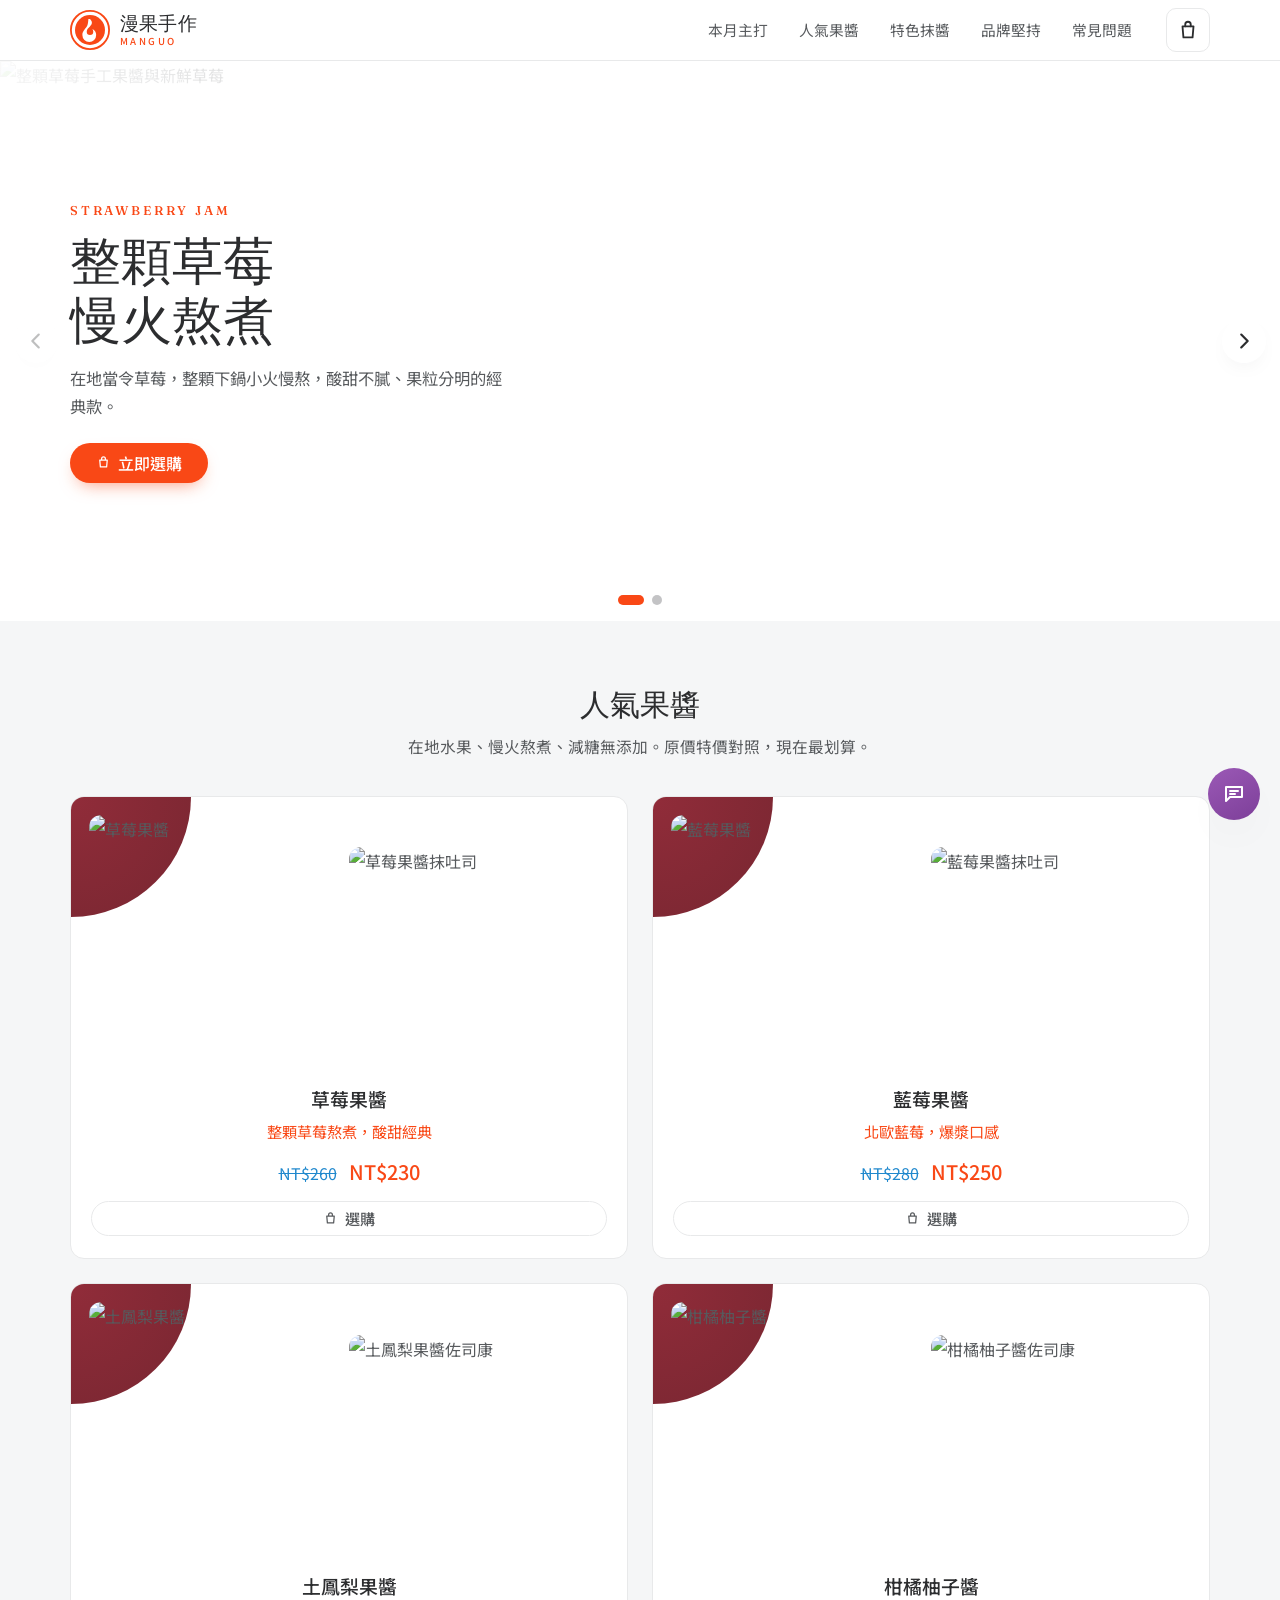
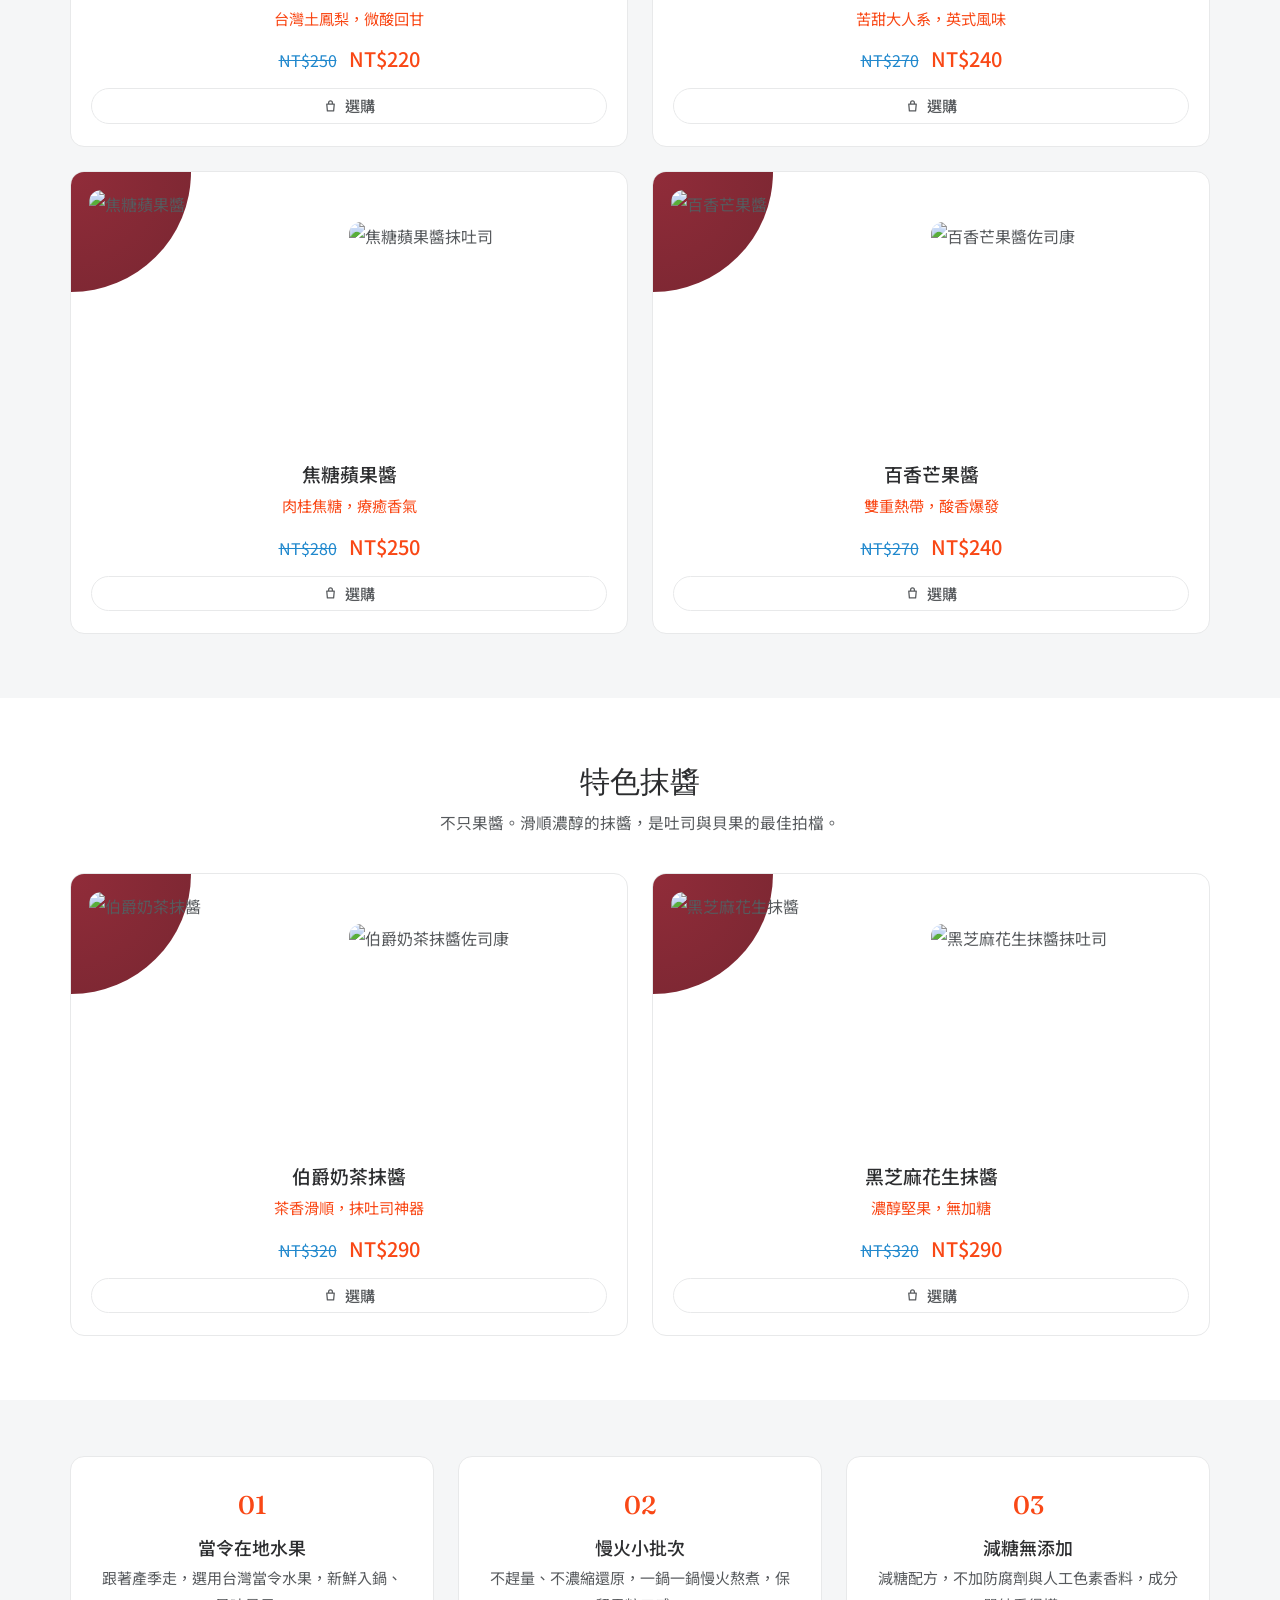
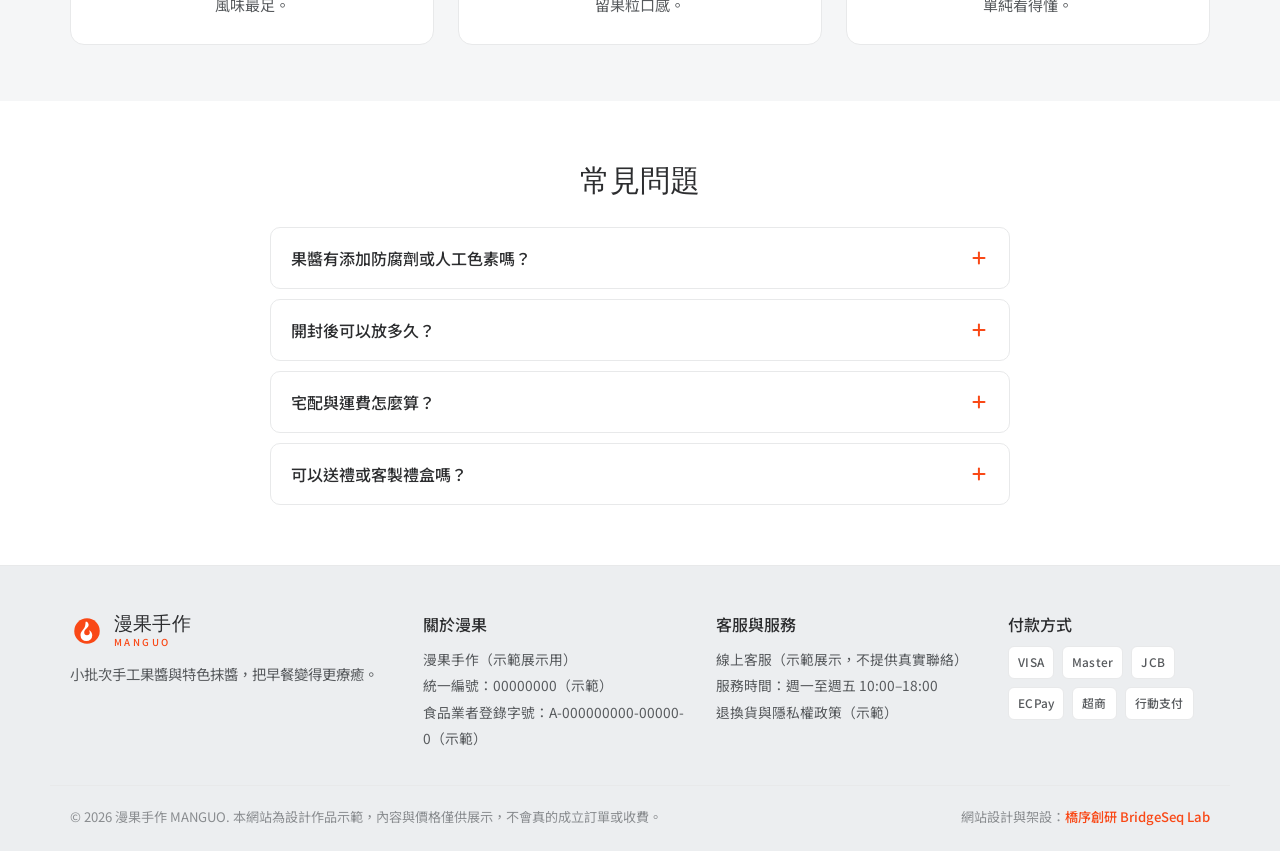
==== index.html @ 4e4fdda1 "deploy manguo-jam 1shop-style sales LP (text + assets)" ====
<!DOCTYPE html>
<html lang="zh-Hant">
<head>
<meta charset="UTF-8">
<meta name="viewport" content="width=device-width, initial-scale=1">
<title>漫果手作 MANGUO｜小批次手工果醬・特色抹醬・在地水果慢火熬煮</title>
<meta name="description" content="漫果手作 MANGUO 是台灣小批次手工果醬與特色抹醬品牌。在地當令水果、慢火熬煮、減糖無添加。草莓、藍莓、土鳳梨、柑橘柚子、焦糖蘋果，到伯爵奶茶與黑芝麻花生抹醬，宅配到府，把早餐變得更療癒。">
<meta name="keywords" content="手工果醬,果醬,抹醬,草莓果醬,藍莓果醬,柚子醬,伯爵奶茶醬,堅果抹醬,減糖果醬,台灣手作果醬">
<link rel="canonical" href="https://izzo24.github.io/manguo-jam/">
<meta property="og:type" content="website">
<meta property="og:locale" content="zh_TW">
<meta property="og:site_name" content="漫果手作 MANGUO">
<meta property="og:title" content="漫果手作 MANGUO｜小批次手工果醬・特色抹醬">
<meta property="og:description" content="在地當令水果、慢火熬煮、減糖無添加。把早餐變得更療癒。">
<meta property="og:url" content="https://izzo24.github.io/manguo-jam/">
<meta property="og:image" content="https://izzo24.github.io/manguo-jam/images/hero-a.webp">
<meta name="twitter:card" content="summary_large_image">
<meta name="theme-color" content="#F94816">
<link rel="icon" href="data:image/svg+xml,%3Csvg xmlns='http://www.w3.org/2000/svg' viewBox='0 0 32 32'%3E%3Ccircle cx='16' cy='16' r='15' fill='%23F94816'/%3E%3Cpath d='M16 7c3 3 1.6 5.2.3 6.8C15 15.4 14 16.8 14 19a2.6 2.6 0 005.2 0c0-.9-.3-1.7-.7-2.4 1.9.9 3.2 2.8 3.2 5.1a5.7 5.7 0 11-11.4 0c0-4 3.7-5.7 4.7-9 .3-.9.5-2.2 1-5.7z' fill='%23fff'/%3E%3C/svg%3E">
<link rel="preconnect" href="https://fonts.googleapis.com">
<link rel="preconnect" href="https://fonts.gstatic.com" crossorigin>
<link href="https://fonts.googleapis.com/css2?family=Noto+Sans+TC:wght@300;400;500&family=Fraunces:opsz,wght@9..144,400;9..144,500&display=swap" rel="stylesheet">
<link rel="stylesheet" href="./assets/style.css">
<script type="application/ld+json">
{
  "@context":"https://schema.org",
  "@graph":[
    {"@type":"Organization","@id":"https://izzo24.github.io/manguo-jam/#org","name":"漫果手作 MANGUO","url":"https://izzo24.github.io/manguo-jam/","logo":"https://izzo24.github.io/manguo-jam/images/hero-a.webp","description":"台灣小批次手工果醬與特色抹醬品牌。","areaServed":"TW"},
    {"@type":"WebSite","@id":"https://izzo24.github.io/manguo-jam/#web","url":"https://izzo24.github.io/manguo-jam/","name":"漫果手作 MANGUO","inLanguage":"zh-Hant","publisher":{"@id":"https://izzo24.github.io/manguo-jam/#org"}},
    {"@type":"Product","name":"漫果手作果醬與抹醬系列","image":"https://izzo24.github.io/manguo-jam/images/p-strawberry.webp","description":"在地當令水果、慢火熬煮、減糖無添加的手工果醬與特色抹醬。","brand":{"@id":"https://izzo24.github.io/manguo-jam/#org"},"offers":{"@type":"AggregateOffer","priceCurrency":"TWD","lowPrice":"220","highPrice":"290","offerCount":"8","availability":"https://schema.org/InStock"},"aggregateRating":{"@type":"AggregateRating","ratingValue":"4.9","reviewCount":"1186"}},
    {"@type":"FAQPage","mainEntity":[
      {"@type":"Question","name":"果醬有添加防腐劑或人工色素嗎？","acceptedAnswer":{"@type":"Answer","text":"沒有。全系列以水果、糖與檸檬汁慢火熬煮，不加防腐劑、不加人工色素香料，並減糖製作。"}},
      {"@type":"Question","name":"開封後可以放多久？","acceptedAnswer":{"@type":"Answer","text":"未開封常溫陰涼可存放至標示有效期限；開封後請冷藏並於三週內食用完畢，每次取用以乾淨湯匙挖取。"}},
      {"@type":"Question","name":"宅配與運費怎麼算？","acceptedAnswer":{"@type":"Answer","text":"全台本島常溫宅配，單筆滿 NT$990 免運，未滿酌收 NT$120 運費。"}},
      {"@type":"Question","name":"可以送禮或客製禮盒嗎？","acceptedAnswer":{"@type":"Answer","text":"可以，提供多入禮盒與手寫卡服務，適合彌月、節慶與企業送禮（此為示範說明）。"}}
    ]},
    {"@type":"BreadcrumbList","itemListElement":[
      {"@type":"ListItem","position":1,"name":"首頁","item":"https://izzo24.github.io/manguo-jam/"},
      {"@type":"ListItem","position":2,"name":"人氣果醬","item":"https://izzo24.github.io/manguo-jam/#jams"},
      {"@type":"ListItem","position":3,"name":"特色抹醬","item":"https://izzo24.github.io/manguo-jam/#spreads"}
    ]}
  ]
}
</script>
</head>
<body data-currency="NT$" data-ship-free="990" data-ship-fee="120" data-add-label="已加入購物車" data-cart-title="購物車">
<a class="skip" href="#main">跳至主要內容</a>

<header class="nav" id="top">
  <div class="wrap nav__in">
    <a class="brand" href="#top" aria-label="漫果手作 MANGUO 首頁">
      <span class="brand__mk" aria-hidden="true">
        <svg viewBox="0 0 44 44" width="40" height="40"><circle cx="22" cy="22" r="21" fill="none" stroke="#F94816" stroke-width="2"/><circle cx="22" cy="22" r="16.5" fill="#F94816"/><path d="M22 10c3.6 3.6 2 6.3-.3 8.3C19.6 20 18.4 21.6 18.4 24a3.6 3.6 0 007.2 0c0-1.1-.4-2.2-1-3.1 2.5 1.1 4.2 3.6 4.2 6.6a7.6 7.6 0 11-15.2 0c0-5 4.6-7.2 5.8-11.5.4-1.4.6-3 .8-6z" fill="#fff"/></svg>
      </span>
      <span class="brand__tx"><b>漫果手作</b><i>MANGUO</i></span>
    </a>
    <nav class="menu" id="menu" aria-label="商品分類">
      <a href="#hero">本月主打</a>
      <a href="#jams">人氣果醬</a>
      <a href="#spreads">特色抹醬</a>
      <a href="#why">品牌堅持</a>
      <a href="#faq">常見問題</a>
    </nav>
    <button class="burger" id="burger" aria-label="開啟選單" aria-expanded="false" aria-controls="menu"><span></span><span></span><span></span></button>
  </div>
</header>

<main id="main">

  <!-- 主視覺輪播 -->
  <section class="hero" id="hero" aria-label="主打商品輪播">
    <div class="hero__track" id="heroTrack">
      <article class="slide">
        <div class="slide__bg"><img src="./images/hero-a.webp" alt="整顆草莓手工果醬與新鮮草莓" width="1376" height="768" fetchpriority="high"></div>
        <div class="wrap slide__in">
          <div class="slide__copy">
            <p class="slide__en">STRAWBERRY JAM</p>
            <h2 class="slide__title">整顆草莓<br>慢火熬煮</h2>
            <p class="slide__desc">在地當令草莓，整顆下鍋小火慢熬，酸甜不膩、果粒分明的經典款。</p>
            <a class="btn-buy add" href="#jams" data-name="草莓果醬" data-price="230">立即選購</a>
          </div>
        </div>
      </article>
      <article class="slide">
        <div class="slide__bg"><img src="./images/hero-b.webp" alt="柑橘柚子手工果醬與柳橙切片" width="1376" height="768" loading="lazy"></div>
        <div class="wrap slide__in">
          <div class="slide__copy slide__copy--right">
            <p class="slide__en">YUZU MARMALADE</p>
            <h2 class="slide__title">柑橘柚子<br>苦甜大人味</h2>
            <p class="slide__desc">柳橙與台灣柚子皮一起熬，苦甜交織的英式風味，配茶配吐司都迷人。</p>
            <a class="btn-buy add" href="#jams" data-name="柑橘柚子醬" data-price="240">立即選購</a>
          </div>
        </div>
      </article>
    </div>
    <div class="hero__dots" id="heroDots" aria-hidden="true"></div>
  </section>

  <!-- 人氣果醬 商品牆 -->
  <section class="shopsec" id="jams">
    <div class="wrap">
      <h2 class="secttl">人氣果醬</h2>
      <p class="secsub">在地水果、慢火熬煮、減糖無添加。原價特價對照，現在最划算。</p>
      <div class="pgrid">
        <article class="pcard">
          <div class="pcard__imgs"><span class="pcard__deco"></span><img class="pcard__jar" src="./images/p-strawberry.webp" alt="草莓果醬" width="600" height="600" loading="lazy"><img class="pcard__scene" src="./images/scene-toast.webp" alt="草莓果醬抹吐司" width="600" height="450" loading="lazy"></div>
          <div class="pcard__body">
            <h3>草莓果醬</h3>
            <p class="pcard__sell">整顆草莓熬煮，酸甜經典</p>
            <p class="pcard__price"><span class="price--orig">NT$260</span><span class="price">NT$230</span></p>
            <button class="btn-buy add" data-name="草莓果醬">選購</button>
          </div>
        </article>
        <article class="pcard">
          <div class="pcard__imgs"><span class="pcard__deco"></span><img class="pcard__jar" src="./images/p-blueberry.webp" alt="藍莓果醬" width="600" height="600" loading="lazy"><img class="pcard__scene" src="./images/scene-toast.webp" alt="藍莓果醬抹吐司" width="600" height="450" loading="lazy"></div>
          <div class="pcard__body">
            <h3>藍莓果醬</h3>
            <p class="pcard__sell">北歐藍莓，爆漿口感</p>
            <p class="pcard__price"><span class="price--orig">NT$280</span><span class="price">NT$250</span></p>
            <button class="btn-buy add" data-name="藍莓果醬">選購</button>
          </div>
        </article>
        <article class="pcard">
          <div class="pcard__imgs"><span class="pcard__deco"></span><img class="pcard__jar" src="./images/p-pineapple.webp" alt="土鳳梨果醬" width="600" height="600" loading="lazy"><img class="pcard__scene" src="./images/scene-scone.webp" alt="土鳳梨果醬佐司康" width="600" height="450" loading="lazy"></div>
          <div class="pcard__body">
            <h3>土鳳梨果醬</h3>
            <p class="pcard__sell">台灣土鳳梨，微酸回甘</p>
            <p class="pcard__price"><span class="price--orig">NT$250</span><span class="price">NT$220</span></p>
            <button class="btn-buy add" data-name="土鳳梨果醬">選購</button>
          </div>
        </article>
        <article class="pcard">
          <div class="pcard__imgs"><span class="pcard__deco"></span><img class="pcard__jar" src="./images/p-yuzu.webp" alt="柑橘柚子醬" width="600" height="600" loading="lazy"><img class="pcard__scene" src="./images/scene-scone.webp" alt="柑橘柚子醬佐司康" width="600" height="450" loading="lazy"></div>
          <div class="pcard__body">
            <h3>柑橘柚子醬</h3>
            <p class="pcard__sell">苦甜大人系，英式風味</p>
            <p class="pcard__price"><span class="price--orig">NT$270</span><span class="price">NT$240</span></p>
            <button class="btn-buy add" data-name="柑橘柚子醬">選購</button>
          </div>
        </article>
        <article class="pcard">
          <div class="pcard__imgs"><span class="pcard__deco"></span><img class="pcard__jar" src="./images/p-caramel.webp" alt="焦糖蘋果醬" width="600" height="600" loading="lazy"><img class="pcard__scene" src="./images/scene-toast.webp" alt="焦糖蘋果醬抹吐司" width="600" height="450" loading="lazy"></div>
          <div class="pcard__body">
            <h3>焦糖蘋果醬</h3>
            <p class="pcard__sell">肉桂焦糖，療癒香氣</p>
            <p class="pcard__price"><span class="price--orig">NT$280</span><span class="price">NT$250</span></p>
            <button class="btn-buy add" data-name="焦糖蘋果醬">選購</button>
          </div>
        </article>
        <article class="pcard">
          <div class="pcard__imgs"><span class="pcard__deco"></span><img class="pcard__jar" src="./images/p-passion.webp" alt="百香芒果醬" width="600" height="600" loading="lazy"><img class="pcard__scene" src="./images/scene-scone.webp" alt="百香芒果醬佐司康" width="600" height="450" loading="lazy"></div>
          <div class="pcard__body">
            <h3>百香芒果醬</h3>
            <p class="pcard__sell">雙重熱帶，酸香爆發</p>
            <p class="pcard__price"><span class="price--orig">NT$270</span><span class="price">NT$240</span></p>
            <button class="btn-buy add" data-name="百香芒果醬">選購</button>
          </div>
        </article>
      </div>
    </div>
  </section>

  <!-- 特色抹醬 -->
  <section class="shopsec shopsec--alt" id="spreads">
    <div class="wrap">
      <h2 class="secttl">特色抹醬</h2>
      <p class="secsub">不只果醬。滑順濃醇的抹醬，是吐司與貝果的最佳拍檔。</p>
      <div class="pgrid">
        <article class="pcard">
          <div class="pcard__imgs"><span class="pcard__deco"></span><img class="pcard__jar" src="./images/p-earlgrey.webp" alt="伯爵奶茶抹醬" width="600" height="600" loading="lazy"><img class="pcard__scene" src="./images/scene-scone.webp" alt="伯爵奶茶抹醬佐司康" width="600" height="450" loading="lazy"></div>
          <div class="pcard__body">
            <h3>伯爵奶茶抹醬</h3>
            <p class="pcard__sell">茶香滑順，抹吐司神器</p>
            <p class="pcard__price"><span class="price--orig">NT$320</span><span class="price">NT$290</span></p>
            <button class="btn-buy add" data-name="伯爵奶茶抹醬">選購</button>
          </div>
        </article>
        <article class="pcard">
          <div class="pcard__imgs"><span class="pcard__deco"></span><img class="pcard__jar" src="./images/p-sesame.webp" alt="黑芝麻花生抹醬" width="600" height="600" loading="lazy"><img class="pcard__scene" src="./images/scene-toast.webp" alt="黑芝麻花生抹醬抹吐司" width="600" height="450" loading="lazy"></div>
          <div class="pcard__body">
            <h3>黑芝麻花生抹醬</h3>
            <p class="pcard__sell">濃醇堅果，無加糖</p>
            <p class="pcard__price"><span class="price--orig">NT$320</span><span class="price">NT$290</span></p>
            <button class="btn-buy add" data-name="黑芝麻花生抹醬">選購</button>
          </div>
        </article>
      </div>
    </div>
  </section>

  <!-- 品牌堅持 -->
  <section class="why" id="why">
    <div class="wrap why__in">
      <div class="why__item"><span class="why__n">01</span><h3>當令在地水果</h3><p>跟著產季走，選用台灣當令水果，新鮮入鍋、風味最足。</p></div>
      <div class="why__item"><span class="why__n">02</span><h3>慢火小批次</h3><p>不趕量、不濃縮還原，一鍋一鍋慢火熬煮，保留果粒口感。</p></div>
      <div class="why__item"><span class="why__n">03</span><h3>減糖無添加</h3><p>減糖配方，不加防腐劑與人工色素香料，成分單純看得懂。</p></div>
    </div>
  </section>

  <!-- FAQ -->
  <section class="faq" id="faq">
    <div class="wrap faq__in">
      <h2 class="secttl">常見問題</h2>
      <div class="acc" id="acc">
        <div class="acc__item"><button class="acc__q" aria-expanded="false">果醬有添加防腐劑或人工色素嗎？<span class="acc__ic" aria-hidden="true"></span></button><div class="acc__a"><p>沒有。全系列以水果、糖與檸檬汁慢火熬煮，不加防腐劑、不加人工色素香料，並以減糖製作。</p></div></div>
        <div class="acc__item"><button class="acc__q" aria-expanded="false">開封後可以放多久？<span class="acc__ic" aria-hidden="true"></span></button><div class="acc__a"><p>未開封常溫陰涼可存放至標示有效期限；開封後請冷藏並於三週內食用完畢，每次以乾淨湯匙取用。</p></div></div>
        <div class="acc__item"><button class="acc__q" aria-expanded="false">宅配與運費怎麼算？<span class="acc__ic" aria-hidden="true"></span></button><div class="acc__a"><p>全台本島常溫宅配，單筆滿 NT$990 免運，未滿酌收 NT$120 運費。</p></div></div>
        <div class="acc__item"><button class="acc__q" aria-expanded="false">可以送禮或客製禮盒嗎？<span class="acc__ic" aria-hidden="true"></span></button><div class="acc__a"><p>可以，提供多入禮盒與手寫卡服務，適合彌月、節慶與企業送禮（此為示範說明）。</p></div></div>
      </div>
    </div>
  </section>

</main>

<footer class="foot">
  <div class="wrap foot__in">
    <div class="foot__col foot__col--brand">
      <span class="brand brand--foot">
        <span class="brand__mk" aria-hidden="true"><svg viewBox="0 0 44 44" width="34" height="34"><circle cx="22" cy="22" r="16.5" fill="#F94816"/><path d="M22 10c3.6 3.6 2 6.3-.3 8.3C19.6 20 18.4 21.6 18.4 24a3.6 3.6 0 007.2 0c0-1.1-.4-2.2-1-3.1 2.5 1.1 4.2 3.6 4.2 6.6a7.6 7.6 0 11-15.2 0c0-5 4.6-7.2 5.8-11.5.4-1.4.6-3 .8-6z" fill="#fff"/></svg></span>
        <span class="brand__tx"><b>漫果手作</b><i>MANGUO</i></span>
      </span>
      <p>小批次手工果醬與特色抹醬，把早餐變得更療癒。</p>
    </div>
    <div class="foot__col">
      <h4>關於漫果</h4>
      <p>漫果手作（示範展示用）<br>統一編號：00000000（示範）<br>食品業者登錄字號：A-000000000-00000-0（示範）</p>
    </div>
    <div class="foot__col">
      <h4>客服與服務</h4>
      <p>線上客服（示範展示，不提供真實聯絡）<br>服務時間：週一至週五 10:00–18:00<br>退換貨與隱私權政策（示範）</p>
    </div>
    <div class="foot__col">
      <h4>付款方式</h4>
      <div class="pays" aria-label="支援付款方式">
        <span class="pay">VISA</span><span class="pay">Master</span><span class="pay">JCB</span><span class="pay">ECPay</span><span class="pay">超商</span><span class="pay">行動支付</span>
      </div>
    </div>
  </div>
  <div class="wrap foot__btm">
    <small>© 2026 漫果手作 MANGUO. 本網站為設計作品示範，內容與價格僅供展示，不會真的成立訂單或收費。</small>
    <small class="foot__credit">網站設計與架設：<a href="https://bridgeseqlab.com" target="_blank" rel="noopener">橋序創研 BridgeSeq Lab</a></small>
  </div>
</footer>

<button class="cs" id="cs" aria-label="聯絡客服（示範）">
  <svg viewBox="0 0 24 24" width="24" height="24" aria-hidden="true"><path d="M4 5h16v10H8l-4 4V5z" fill="none" stroke="currentColor" stroke-width="2" stroke-linejoin="round"/><path d="M8 9h8M8 12h5" stroke="currentColor" stroke-width="2" stroke-linecap="round"/></svg>
</button>
<button class="totop" id="totop" aria-label="回到頂端"><svg viewBox="0 0 24 24" width="22" height="22" aria-hidden="true"><path d="M12 19V6M6 12l6-6 6 6" fill="none" stroke="currentColor" stroke-width="2.2" stroke-linecap="round" stroke-linejoin="round"/></svg></button>
<div class="toast" id="toast" role="status" aria-live="polite"></div>
<script src="./assets/app.js" defer></script>
</body>
</html>
---- assets/style.css ----
:root{
  --bg:oklch(0.973 0.0017 247.84); --panel:oklch(1 0 0); --ink:oklch(0.466 0.0062 247.96); --title:oklch(0.297 0.0039 264.51); --accent:oklch(0.653 0.2202 34.86); --accent-d:oklch(0.603 0.2085 34.37);
  --red:oklch(0.65 0.2108 25.25); --orig:oklch(0.604 0.1377 244.09); --wine:oklch(0.43 0.1396 18.15); --wine-2:oklch(0.391 0.1245 17.88); --cs:oklch(0.577 0.1525 315.32); --cs-d:oklch(0.485 0.1497 314.02); --line:oklch(0.934 0.0017 247.84);
  --r:14px; --r-sm:10px; --maxw:1180px;
  --shadow:0 8px 24px -14px oklch(0.279 0.0091 285.79 / 0.22); --shadow-lg:0 18px 44px -20px oklch(0.279 0.0091 285.79 / 0.3);
  --disp:"Fraunces",Georgia,serif; --tc:"Noto Sans TC",system-ui,sans-serif;
  --c-accent:oklch(0.653 0.2202 34.86); --c-accent2:oklch(0.621 0.1352 151.3); --c-ink:oklch(0.297 0.0039 264.51); --c-muted:oklch(0.466 0.0062 247.96); --c-panel:oklch(1 0 0); --c-soft:oklch(0.973 0.0017 247.84); --c-line:oklch(0.934 0.0017 247.84); --c-onacc:oklch(1 0 0);
}
*{box-sizing:border-box;margin:0;padding:0}
html{scroll-behavior:smooth;-webkit-text-size-adjust:100%}
body{font-family:var(--tc);color:var(--ink);background:var(--bg);line-height:1.75;font-weight:400;overflow-x:hidden}
img{max-width:100%;height:auto;display:block}
a{color:inherit;text-decoration:none}
h1,h2,h3,h4{line-height:1.3;text-wrap:balance;font-weight:500;color:var(--title)}
p{text-wrap:pretty}
.wrap{width:100%;max-width:var(--maxw);margin:0 auto;padding:0 20px}
.skip{position:absolute;left:-999px;top:0;background:var(--accent);color:oklch(1 0 0);padding:10px 16px;border-radius:0 0 10px 0;z-index:300}
.skip:focus{left:0}

/* nav */
.nav{position:sticky;top:0;z-index:100;background:var(--panel);border-bottom:1px solid var(--line)}
.nav__in{display:flex;align-items:center;gap:14px;height:60px}
.brand{display:flex;align-items:center;gap:10px}
.brand__mk{display:inline-flex}
.brand__tx{display:flex;flex-direction:column;line-height:1.05;gap:3px}
.brand__tx b{font-family:var(--disp);font-size:1.18rem;font-weight:500;color:var(--title);letter-spacing:.01em}
.brand__tx i{font-style:normal;font-weight:500;font-size:.6rem;letter-spacing:.26em;color:var(--accent)}
.menu{display:flex;margin-left:auto;gap:clamp(3px,.55vw,9px)}
.menu a{font-size:.92rem;font-weight:400;color:var(--ink);padding:8px 12px;border-radius:8px;transition:.18s}
.menu a:hover{color:var(--accent);background:oklch(0.966 0.0146 44.18)}
.burger{display:none;flex-direction:column;gap:5px;width:44px;height:44px;border:1px solid var(--line);border-radius:10px;background:oklch(1 0 0);cursor:pointer;align-items:center;justify-content:center;margin-left:8px}
.burger span{width:21px;height:2.2px;background:var(--title);border-radius:2px;transition:.25s}
.burger[aria-expanded="true"] span:nth-child(1){transform:translateY(7.2px) rotate(45deg)}
.burger[aria-expanded="true"] span:nth-child(2){opacity:0}
.burger[aria-expanded="true"] span:nth-child(3){transform:translateY(-7.2px) rotate(-45deg)}

/* buttons */
.btn-buy{display:inline-flex;align-items:center;justify-content:center;gap:7px;font-family:var(--tc);font-weight:500;cursor:pointer;transition:.2s ease;white-space:nowrap;line-height:1;border:none}
.btn-buy::before{content:"";width:15px;height:15px;background:currentColor;-webkit-mask:url("data:image/svg+xml,%3Csvg xmlns='http://www.w3.org/2000/svg' viewBox='0 0 24 24'%3E%3Cpath d='M6 8h12l-1 11H7L6 8z' fill='none' stroke='%23000' stroke-width='2' stroke-linejoin='round'/%3E%3Cpath d='M9 8V6a3 3 0 016 0v2' fill='none' stroke='%23000' stroke-width='2'/%3E%3C/svg%3E") center/contain no-repeat;mask:url("data:image/svg+xml,%3Csvg xmlns='http://www.w3.org/2000/svg' viewBox='0 0 24 24'%3E%3Cpath d='M6 8h12l-1 11H7L6 8z' fill='none' stroke='%23000' stroke-width='2' stroke-linejoin='round'/%3E%3Cpath d='M9 8V6a3 3 0 016 0v2' fill='none' stroke='%23000' stroke-width='2'/%3E%3C/svg%3E") center/contain no-repeat;flex:none}
/* 商品卡膠囊「選購」鈕 */
.pcard .btn-buy{width:100%;background:oklch(1 0 0);color:var(--ink);border:1px solid var(--line);border-radius:30px;padding:9px 17px;font-size:.95rem;margin-top:12px}
.pcard .btn-buy:hover{border-color:var(--accent);color:var(--accent)}
/* hero 主視覺 CTA（實心強調） */
.slide .btn-buy{background:var(--accent);color:oklch(1 0 0);border-radius:30px;padding:12px 26px;font-size:1rem;box-shadow:0 8px 18px -8px oklch(0.653 0.2202 34.86 / 0.6)}
.slide .btn-buy:hover{background:var(--accent-d)}

/* hero 輪播 */
.hero{position:relative;background:var(--panel)}
.hero__track{display:flex;overflow-x:auto;scroll-snap-type:none;-webkit-overflow-scrolling:touch;scrollbar-width:none;cursor:grab}
.hero__track::-webkit-scrollbar{display:none}
.hero__track.grabbing{cursor:grabbing;user-select:none}
.slide{flex:0 0 100%;position:relative;min-height:clamp(360px,52vw,560px);display:flex;align-items:center;overflow:hidden}
.slide__bg{position:absolute;inset:0;z-index:0}
.slide__bg img{width:100%;height:100%;object-fit:cover}
.slide__bg::after{content:"";position:absolute;inset:0;background:linear-gradient(90deg,oklch(1 0 0 / 0.94) 0%,oklch(1 0 0 / 0.7) 38%,oklch(1 0 0 / 0.08) 70%)}
.slide__in{position:relative;z-index:2;width:100%}
.slide__copy{max-width:460px}
.slide__copy--right{margin-left:auto;text-align:right}
.slide__copy--right .slide__bg::after{background:linear-gradient(270deg,oklch(1 0 0 / 0.94) 0%,oklch(1 0 0 / 0.7) 38%,oklch(1 0 0 / 0.08) 70%)}
.slide__en{font-family:var(--disp);font-size:.8rem;letter-spacing:.22em;color:var(--accent);font-weight:500;margin-bottom:10px}
.slide__title{font-family:var(--disp);font-size:clamp(2rem,5vw,3.2rem);font-weight:500;color:var(--title);line-height:1.15;margin-bottom:14px}
.slide__desc{font-size:1.02rem;color:var(--ink);margin-bottom:22px;max-width:30em}
.slide__copy--right .slide__desc{margin-left:auto}
.hero__dots{display:flex;gap:8px;justify-content:center;position:absolute;left:0;right:0;bottom:16px;z-index:3}
.hero__dots button{width:10px;height:10px;border-radius:50%;border:none;background:oklch(0.279 0.0091 285.79 / 0.28);cursor:pointer;transition:.2s;padding:0}
.hero__dots button[aria-current="true"]{background:var(--accent);width:26px;border-radius:999px}
/* hero 右側設定（第二張靠右的遮罩） */
.slide:nth-child(2) .slide__bg::after{background:linear-gradient(270deg,oklch(1 0 0 / 0.94) 0%,oklch(1 0 0 / 0.7) 38%,oklch(1 0 0 / 0.08) 70%)}

/* 箭頭 */
.carrow{position:absolute;top:50%;transform:translateY(-50%);z-index:4;width:44px;height:44px;border-radius:50%;border:none;background:oklch(1 0 0 / 0.9);color:var(--title);display:flex;align-items:center;justify-content:center;cursor:pointer;box-shadow:var(--shadow);transition:.2s}
.carrow:hover:not(:disabled){background:var(--accent);color:oklch(1 0 0)}
.carrow:disabled{opacity:.3;cursor:default}
.carrow--prev{left:14px}.carrow--next{right:14px}

/* 商品牆 */
.shopsec{padding:64px 0}
.shopsec--alt{background:oklch(1 0 0)}
.secttl{font-family:var(--disp);font-size:clamp(1.5rem,3.4vw,1.9rem);font-weight:500;color:var(--title);text-align:center}
.secsub{text-align:center;color:var(--ink);margin:8px auto 36px;max-width:32em;font-size:.98rem}
.pgrid{display:grid;grid-template-columns:repeat(2,1fr);gap:24px}
.pcard{background:var(--panel);border:1px solid var(--line);border-radius:var(--r);overflow:hidden;transition:.22s}
.pcard:hover{transform:translateY(-3px);box-shadow:var(--shadow-lg)}
.pcard__imgs{position:relative;display:grid;grid-template-columns:1fr 1fr;gap:0;align-items:center;padding:18px 18px 6px}
.pcard__deco{position:absolute;top:0;left:0;width:120px;height:120px;background:radial-gradient(circle at 0 0,var(--wine) 0,var(--wine-2) 70%);border-radius:0 0 120px 0;z-index:0;opacity:.96}
.pcard__jar{position:relative;z-index:1;width:100%;aspect-ratio:1/1;object-fit:cover;border-radius:12px}
.pcard__scene{width:100%;aspect-ratio:4/3;object-fit:cover;border-radius:12px}
.pcard__body{padding:6px 20px 22px;text-align:center}
.pcard__body h3{font-size:1.18rem;font-weight:500;color:var(--title);margin-bottom:6px}
.pcard__sell{color:var(--accent);font-size:.95rem;margin-bottom:10px}
.pcard__price{display:flex;align-items:baseline;justify-content:center;gap:12px}
.price--orig{font-size:1rem;color:var(--orig);text-decoration:line-through}
.price{font-size:1.25rem;font-weight:500;color:var(--accent)}

/* 品牌堅持 */
.why{background:var(--bg);padding:56px 0}
.why__in{display:grid;grid-template-columns:repeat(3,1fr);gap:24px}
.why__item{background:var(--panel);border:1px solid var(--line);border-radius:var(--r);padding:26px 24px;text-align:center}
.why__n{font-family:var(--disp);font-size:1.6rem;color:var(--accent);font-weight:500}
.why__item h3{font-size:1.12rem;font-weight:500;margin:8px 0 6px;color:var(--title)}
.why__item p{color:var(--ink);font-size:.94rem}

/* faq */
.faq{background:oklch(1 0 0);padding:60px 0}
.faq__in{max-width:780px;margin:0 auto}
.faq .secttl{margin-bottom:26px}
.acc{display:flex;flex-direction:column;gap:10px}
.acc__item{border:1px solid var(--line);border-radius:var(--r-sm);overflow:hidden;background:var(--panel)}
.acc__q{width:100%;text-align:left;background:none;border:none;padding:18px 20px;font-family:var(--tc);font-size:1rem;font-weight:500;color:var(--title);cursor:pointer;display:flex;justify-content:space-between;align-items:center;gap:16px}
.acc__ic{flex:none;width:20px;height:20px;position:relative}
.acc__ic::before,.acc__ic::after{content:"";position:absolute;background:var(--accent);border-radius:2px;left:50%;top:50%}
.acc__ic::before{width:13px;height:2.2px;transform:translate(-50%,-50%)}
.acc__ic::after{width:2.2px;height:13px;transform:translate(-50%,-50%);transition:.25s}
.acc__q[aria-expanded="true"] .acc__ic::after{transform:translate(-50%,-50%) rotate(90deg);opacity:0}
.acc__a{max-height:0;overflow:hidden;transition:max-height .3s ease}
.acc__a p{padding:0 20px 18px;color:var(--ink)}

/* footer */
.foot{background:oklch(0.948 0.0034 247.86);color:var(--ink);padding:48px 0 22px;border-top:1px solid var(--line)}
.foot__in{display:grid;grid-template-columns:1.6fr 1.3fr 1.3fr 1fr;gap:30px}
.foot__col h4{color:var(--title);font-size:1rem;font-weight:500;margin-bottom:12px}
.foot__col p{font-size:.86rem;line-height:1.9;color:var(--ink)}
.brand--foot{display:flex;align-items:center;gap:10px}
.foot__col--brand>p{margin-top:12px;font-size:.9rem;max-width:22em}
.pays{display:flex;flex-wrap:wrap;gap:8px}
.pay{font-size:.74rem;font-weight:500;color:var(--ink);background:oklch(1 0 0);border:1px solid var(--line);border-radius:6px;padding:5px 9px;letter-spacing:.02em}
.foot__btm{display:flex;justify-content:space-between;gap:14px;flex-wrap:wrap;border-top:1px solid var(--line);margin-top:34px;padding-top:20px}
.foot__btm small{color:oklch(0.642 0.0057 247.91);font-size:.82rem}
.foot__credit a{color:var(--accent);font-weight:500}
.foot__credit a:hover{text-decoration:underline}

/* 浮動客服 + 回頂 */
.cs{position:fixed;right:20px;bottom:80px;width:52px;height:52px;border-radius:50%;border:none;background:linear-gradient(150deg,var(--cs),var(--cs-d));color:oklch(1 0 0);display:flex;align-items:center;justify-content:center;cursor:pointer;box-shadow:var(--shadow-lg);z-index:90;transition:.2s}
.cs:hover{transform:translateY(-3px)}
.totop{position:fixed;right:20px;bottom:20px;width:48px;height:48px;border-radius:50%;border:1px solid var(--line);background:oklch(1 0 0);color:var(--title);display:flex;align-items:center;justify-content:center;cursor:pointer;box-shadow:var(--shadow);opacity:0;visibility:hidden;transform:translateY(12px);transition:.3s;z-index:90}
.totop.show{opacity:1;visibility:visible;transform:translateY(0)}
.totop:hover{background:var(--accent);color:oklch(1 0 0);border-color:var(--accent)}

.toast{position:fixed;left:50%;bottom:30px;transform:translate(-50%,40px);background:var(--title);color:oklch(1 0 0);padding:13px 22px;border-radius:999px;font-weight:500;font-size:.95rem;box-shadow:var(--shadow-lg);opacity:0;visibility:hidden;transition:.3s;z-index:120}
.toast.show{opacity:1;visibility:visible;transform:translate(-50%,0)}

.reveal{opacity:0;transform:translateY(20px);transition:opacity .6s ease,transform .6s ease}
.reveal.in{opacity:1;transform:none}

@media(max-width:1080px){.menu{display:none}.burger{display:flex}}
@media(max-width:860px){
  .pgrid{grid-template-columns:1fr}
  .why__in{grid-template-columns:1fr}
  .foot__in{grid-template-columns:1fr 1fr}.foot__col--brand{grid-column:1/-1}
  .slide__copy--right{text-align:left;margin-left:0}
  .slide__copy--right .slide__desc{margin-left:0}
  .slide__bg::after,.slide:nth-child(2) .slide__bg::after{background:linear-gradient(90deg,oklch(1 0 0 / 0.95) 0%,oklch(1 0 0 / 0.78) 50%,oklch(1 0 0 / 0.2) 100%)}
}
@media(max-width:560px){
  .wrap{padding:0 16px}
  .foot__in{grid-template-columns:1fr}
  .menu{margin-left:auto}
}
@media(prefers-reduced-motion:reduce){*{scroll-behavior:auto!important;transition:none!important;animation:none!important}.reveal{opacity:1;transform:none}}

/* 購物車內通用按鈕 */
.btn--cta{display:inline-flex;align-items:center;justify-content:center;gap:7px;background:var(--accent);color:oklch(1 0 0);border:none;border-radius:30px;padding:12px 22px;font-family:var(--tc);font-weight:500;font-size:1rem;cursor:pointer;transition:.2s}
.btn--cta:hover{background:var(--accent-d)}
.btn--block{width:100%}

/* ===== 購物車 / 結帳 ===== */
.cartbtn{position:relative;display:inline-flex;align-items:center;justify-content:center;width:44px;height:44px;border-radius:10px;border:1px solid var(--c-line);background:var(--c-panel);color:var(--c-ink);cursor:pointer;transition:.2s;flex:none;margin-left:8px}
.cartbtn:hover{color:var(--c-accent);border-color:var(--c-accent)}
.cartbtn__n{position:absolute;top:-6px;right:-6px;min-width:20px;height:20px;padding:0 5px;border-radius:999px;background:var(--c-accent);color:var(--c-onacc);font-size:.72rem;font-weight:500;display:flex;align-items:center;justify-content:center;line-height:1;transform:scale(0);transition:.2s}
.cartbtn.has .cartbtn__n{transform:scale(1)}
.cartmodal{position:fixed;inset:0;z-index:200;visibility:hidden}
.cartmodal.open{visibility:visible}
.cartmodal__ov{position:absolute;inset:0;background:oklch(0.134 0 0 / 0.5);opacity:0;transition:.3s}
.cartmodal.open .cartmodal__ov{opacity:1}
.cartdrawer{position:absolute;top:0;right:0;height:100%;width:min(430px,93vw);background:var(--c-soft);box-shadow:-20px 0 50px -20px oklch(0 0 0 / 0.45);display:flex;flex-direction:column;transform:translateX(100%);transition:transform .32s cubic-bezier(.3,.7,.3,1)}
.cartmodal.open .cartdrawer{transform:none}
.cartdrawer__hd{display:flex;align-items:center;justify-content:space-between;padding:20px 22px;border-bottom:1px solid var(--c-line);flex:none}
.cartdrawer__hd h3{font-size:1.2rem;font-weight:500;color:var(--c-ink)}
.cartdrawer__x{width:38px;height:38px;border:none;background:transparent;color:var(--c-muted);cursor:pointer;border-radius:8px}
.cartdrawer__x:hover{background:var(--c-line);color:var(--c-ink)}
.cartdrawer__bd{padding:18px 22px 26px;overflow-y:auto;flex:1;color:var(--c-ink)}
.cempty{text-align:center;padding:50px 0;color:var(--c-muted)}
.cempty p{margin-bottom:18px}
.clines{display:flex;flex-direction:column;gap:14px}
.cline{border:1px solid var(--c-line);border-radius:12px;padding:14px;background:var(--c-panel)}
.cline__main{display:flex;justify-content:space-between;gap:10px;margin-bottom:10px}
.cline__name{font-weight:500;color:var(--c-ink)}
.cline__price{color:var(--c-muted);font-size:.88rem;white-space:nowrap}
.cline__ctl{display:flex;align-items:center;gap:12px}
.qty{display:inline-flex;align-items:center;border:1px solid var(--c-line);border-radius:999px;overflow:hidden}
.qty__b{width:32px;height:32px;border:none;background:var(--c-panel);color:var(--c-ink);font-size:1.1rem;cursor:pointer;line-height:1}
.qty__b:hover{background:var(--c-accent);color:var(--c-onacc)}
.qty__n{min-width:30px;text-align:center;font-weight:500}
.cline__sum{margin-left:auto;font-weight:500;color:var(--c-ink);white-space:nowrap}
.cline__rm{border:none;background:transparent;color:var(--c-muted);font-size:.82rem;cursor:pointer;text-decoration:underline;padding:4px}
.cline__rm:hover{color:var(--c-accent)}
.csum{margin-top:20px;border-top:1px solid var(--c-line);padding-top:16px}
.csum--mini{margin-top:14px}
.csum__row{display:flex;justify-content:space-between;gap:10px;padding:5px 0;color:var(--c-muted)}
.csum__total{color:var(--c-ink);font-weight:500;font-size:1.15rem;border-top:1px solid var(--c-line);margin-top:6px;padding-top:12px}
.csum__hint{font-size:.82rem;color:var(--c-accent);margin:2px 0 0;text-align:right}
.cbtn-full{width:100%;margin-top:16px;display:inline-flex;align-items:center;justify-content:center;gap:7px;background:var(--c-accent);color:oklch(1 0 0);border:none;border-radius:30px;padding:13px 20px;font-family:var(--tc);font-weight:500;font-size:1rem;cursor:pointer;transition:.2s}
.cbtn-full:hover{background:var(--accent-d)}
.cnote{font-size:.78rem;color:var(--c-muted);text-align:center;margin-top:12px}
.cform{display:flex;flex-direction:column;gap:16px}
.cobanner{background:var(--c-panel);border:1px dashed var(--c-accent);color:var(--c-ink);font-size:.85rem;padding:10px 14px;border-radius:10px}
.cform .cfield{display:flex;flex-direction:column;gap:7px;border:none;padding:0;margin:0}
.cform .cfield>span,.cform .cfield legend{font-weight:500;color:var(--c-ink);font-size:.92rem;padding:0}
.cform .cfield input[type=text],.cform .cfield textarea{width:100%;border:1px solid var(--c-line);border-radius:10px;padding:11px 13px;font-family:inherit;font-size:1rem;background:var(--c-panel);color:var(--c-ink)}
.cform .cfield input.err{border-color:oklch(0.597 0.1872 31.39)}
.cform .cfield input:focus,.cform .cfield textarea:focus{outline:2px solid var(--c-accent);outline-offset:1px;border-color:transparent}
.copt{display:flex;align-items:center;gap:9px;padding:9px 12px;border:1px solid var(--c-line);border-radius:10px;cursor:pointer;font-size:.95rem;color:var(--c-ink);margin-top:6px}
.copt input{accent-color:var(--c-accent)}
.cactions{display:flex;gap:12px;margin-top:4px}
.cactions .btn,.cactions button{flex:1;display:inline-flex;align-items:center;justify-content:center;border-radius:30px;padding:12px 18px;font-family:var(--tc);font-weight:500;font-size:1rem;cursor:pointer;border:1px solid var(--c-line);background:oklch(1 0 0);color:var(--c-ink)}
.cactions button[type=submit]{background:var(--c-accent);color:oklch(1 0 0);border-color:var(--c-accent)}
.cdone{text-align:center;padding:14px 0}
.cdone__ic{color:var(--c-accent2);margin-bottom:10px}
.cdone h4{font-size:1.4rem;font-weight:500;color:var(--c-ink);margin-bottom:6px}
.cdone__no{color:var(--c-muted);margin-bottom:18px;font-size:.92rem;letter-spacing:.04em}
.cdone__card{text-align:left;border:1px solid var(--c-line);border-radius:12px;padding:16px;background:var(--c-panel)}
.cdone__hr{border:none;border-top:1px solid var(--c-line);margin:10px 0}
@media(max-width:560px){.cactions{flex-direction:column}}
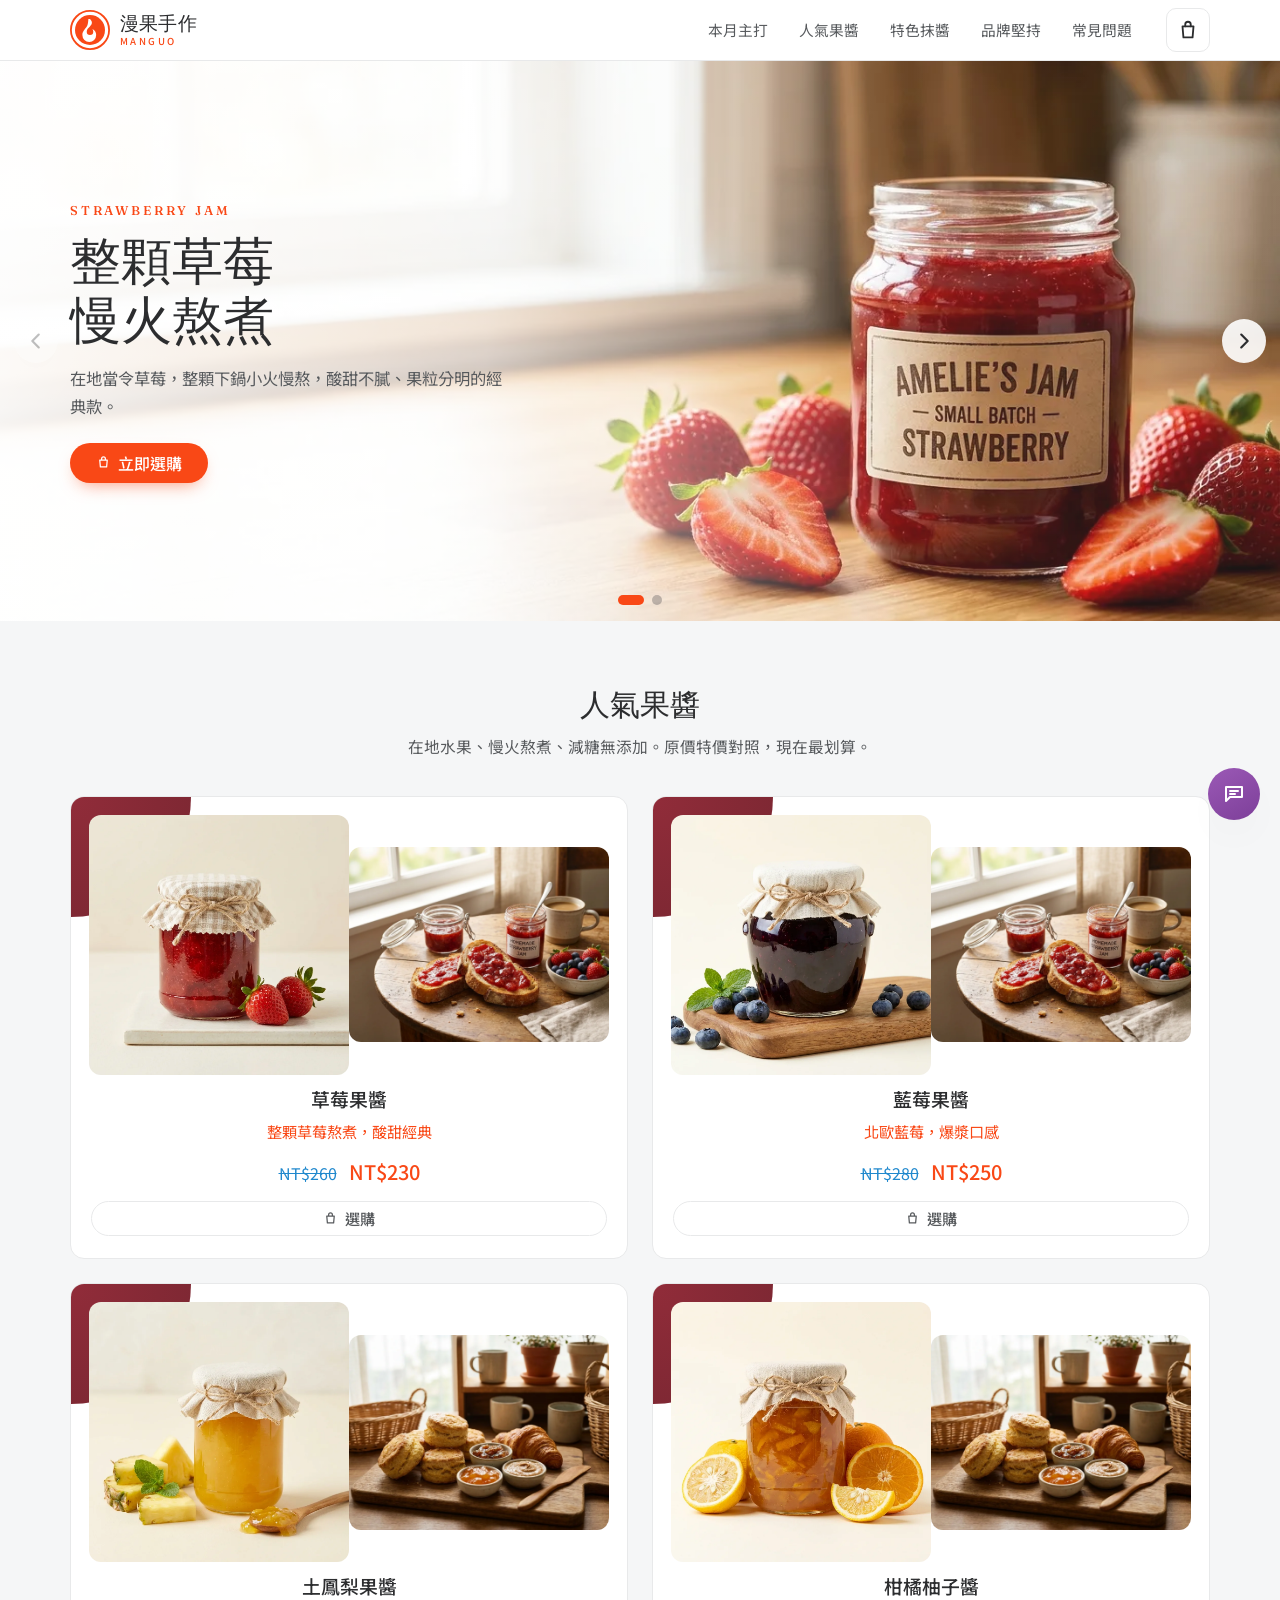
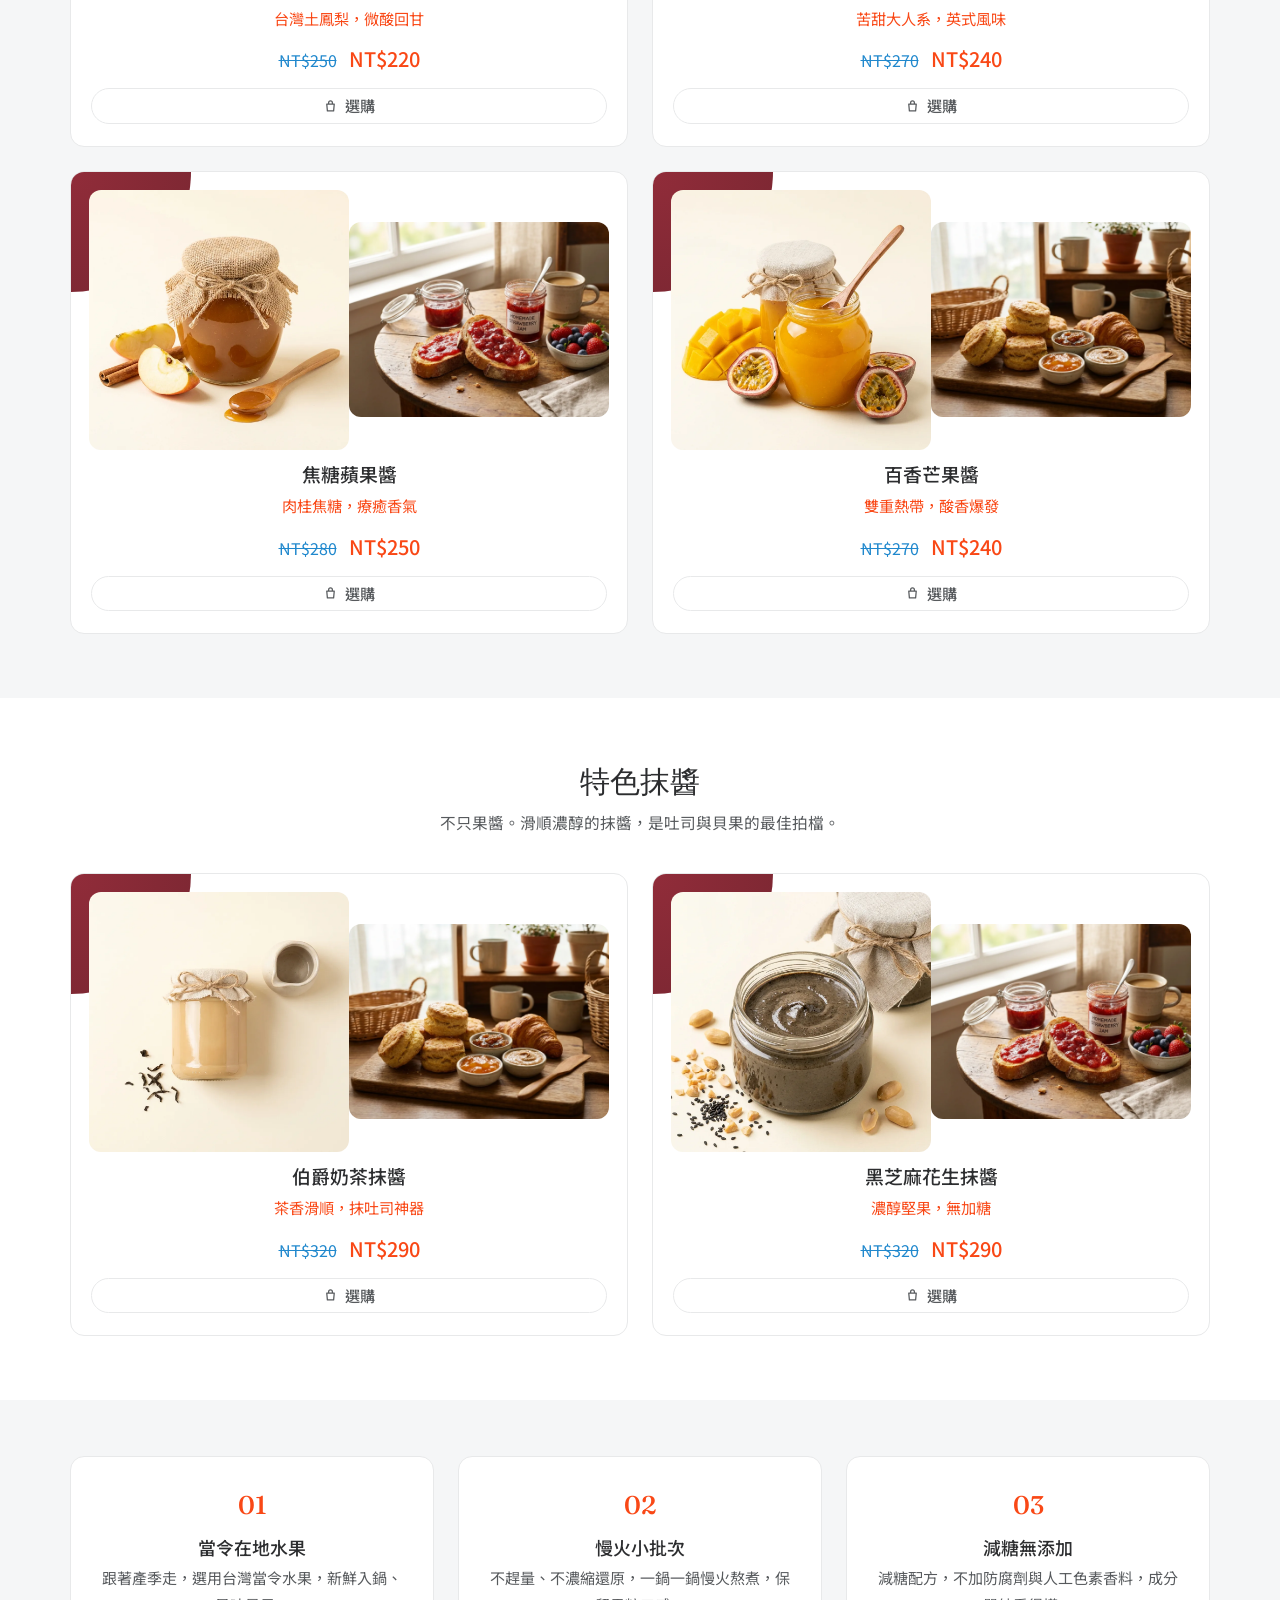
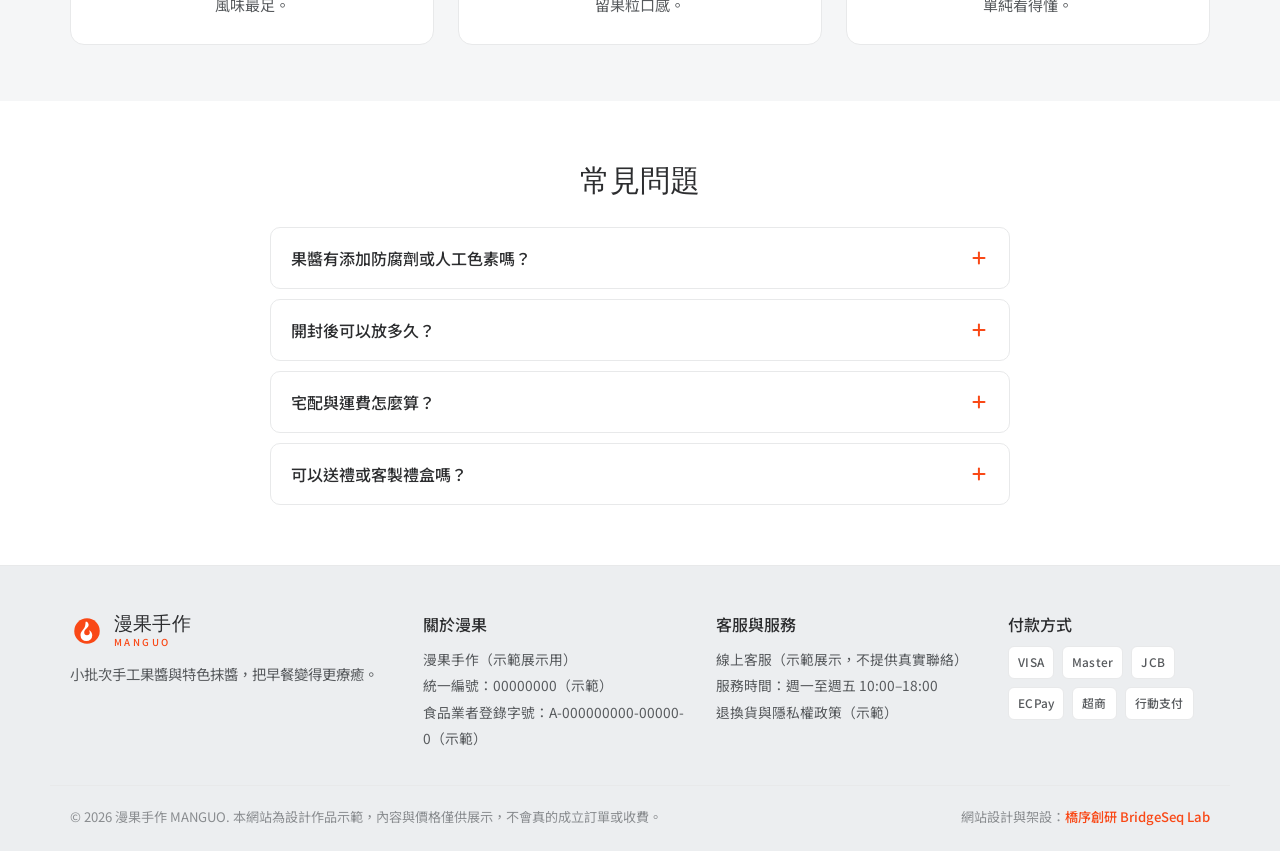
==== commit 73f68faa: "seo: promote first hero slide title to h1" ====
--- a/index.html
+++ b/index.html
@@ -75,7 +75,7 @@
         <div class="wrap slide__in">
           <div class="slide__copy">
             <p class="slide__en">STRAWBERRY JAM</p>
-            <h2 class="slide__title">整顆草莓<br>慢火熬煮</h2>
+            <h1 class="slide__title">整顆草莓<br>慢火熬煮</h1>
             <p class="slide__desc">在地當令草莓，整顆下鍋小火慢熬，酸甜不膩、果粒分明的經典款。</p>
             <a class="btn-buy add" href="#jams" data-name="草莓果醬" data-price="230">立即選購</a>
           </div>
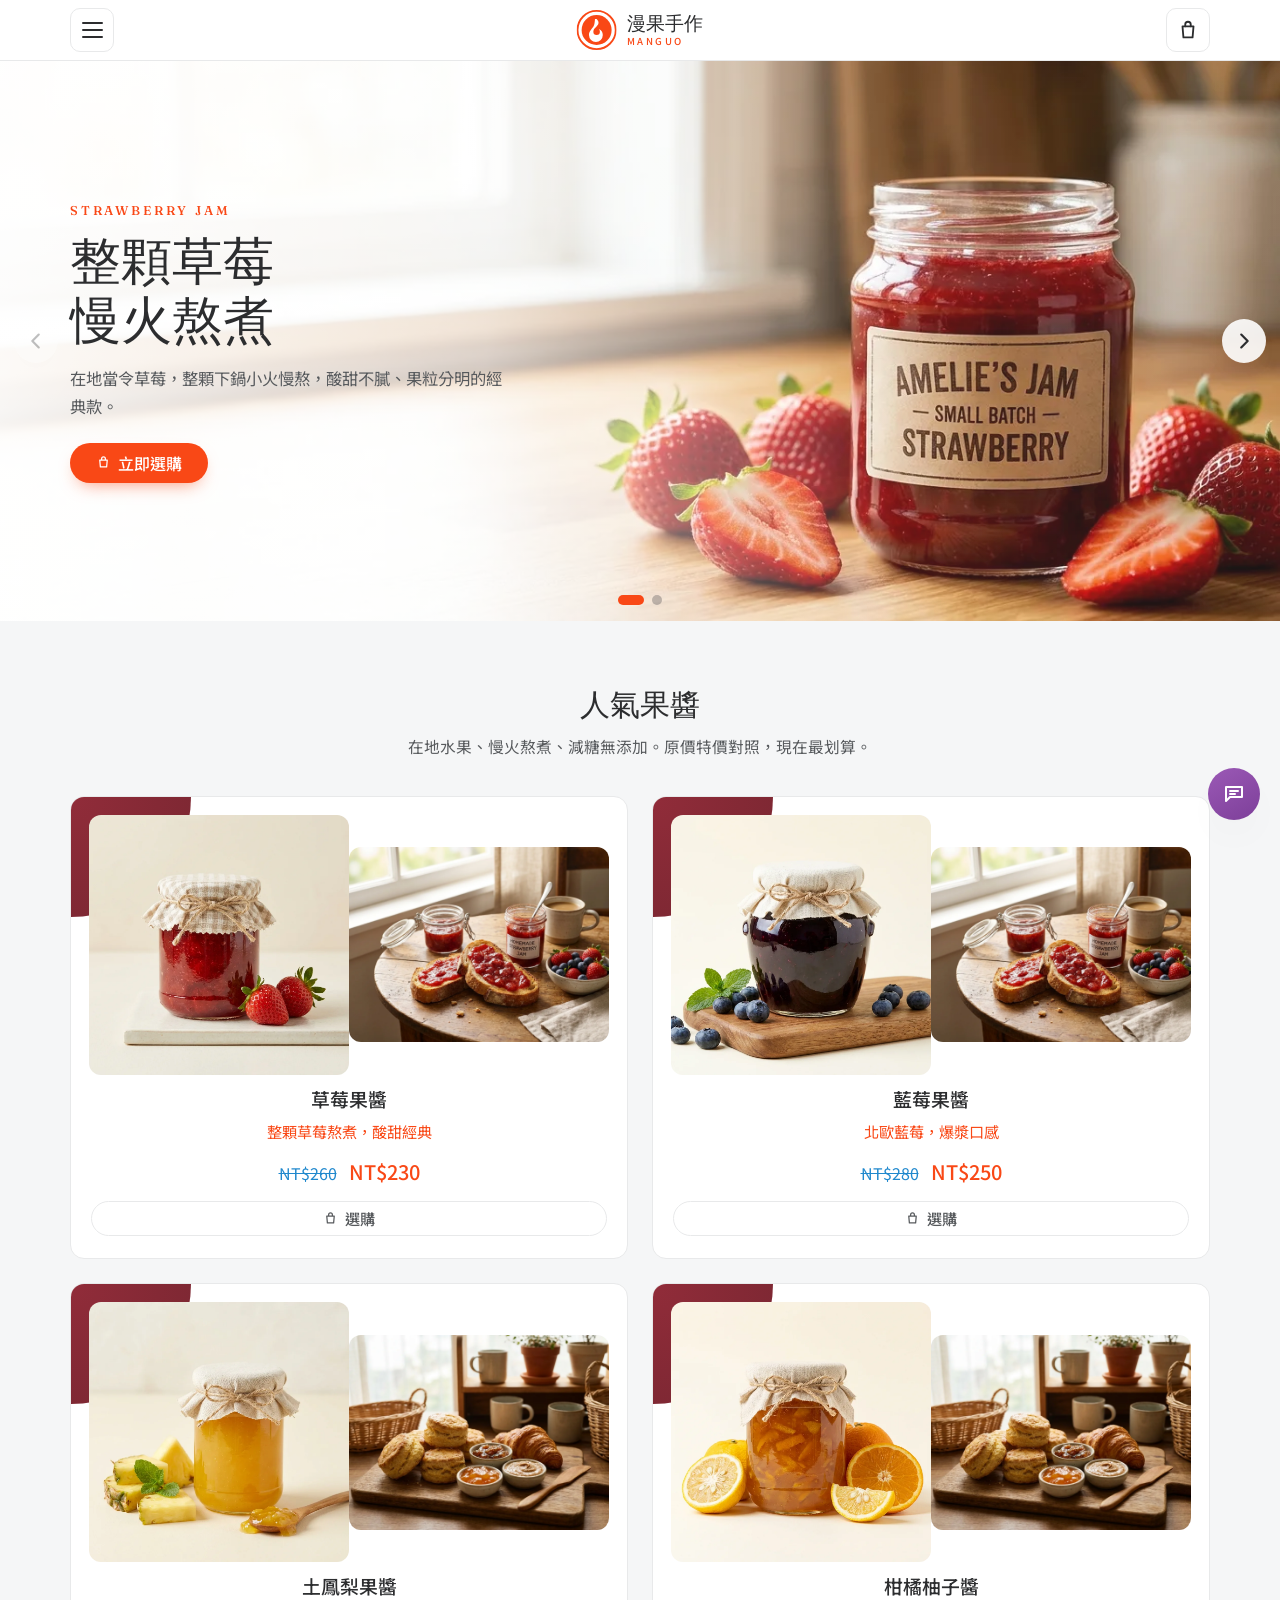
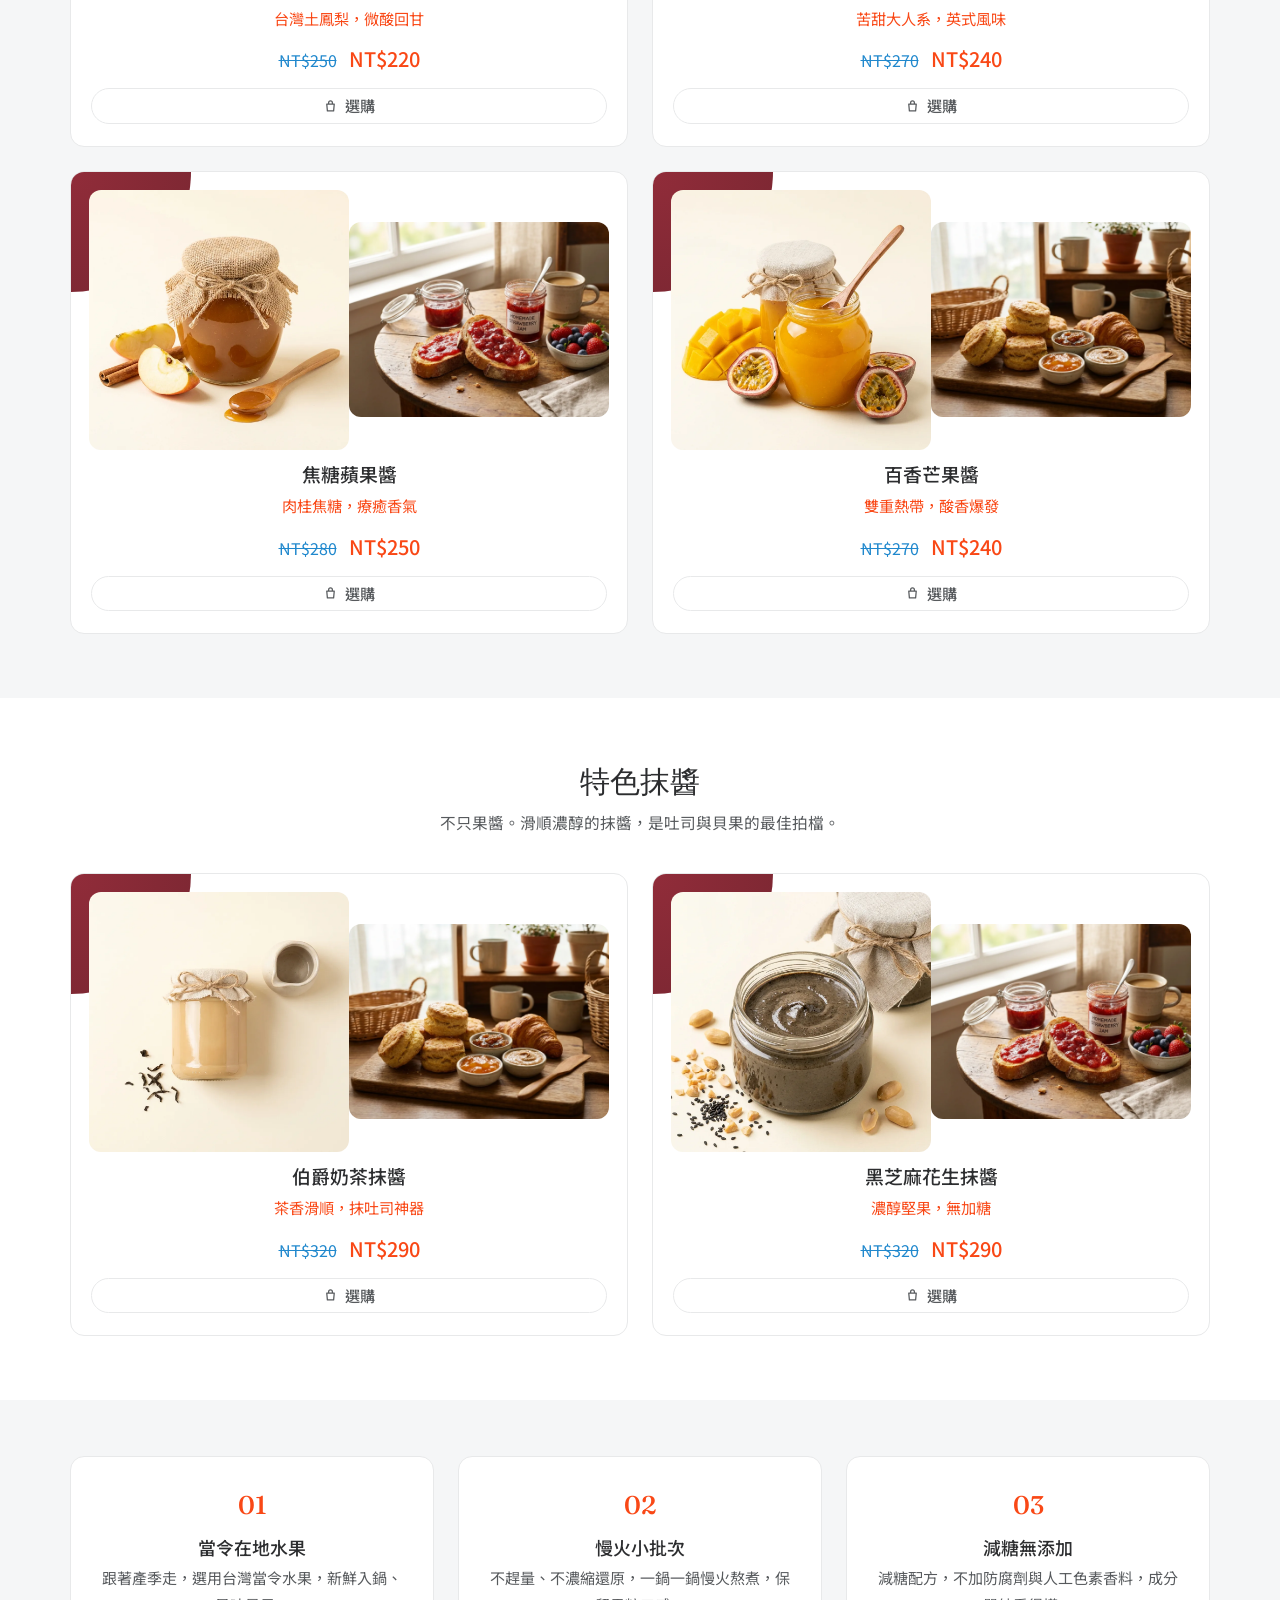
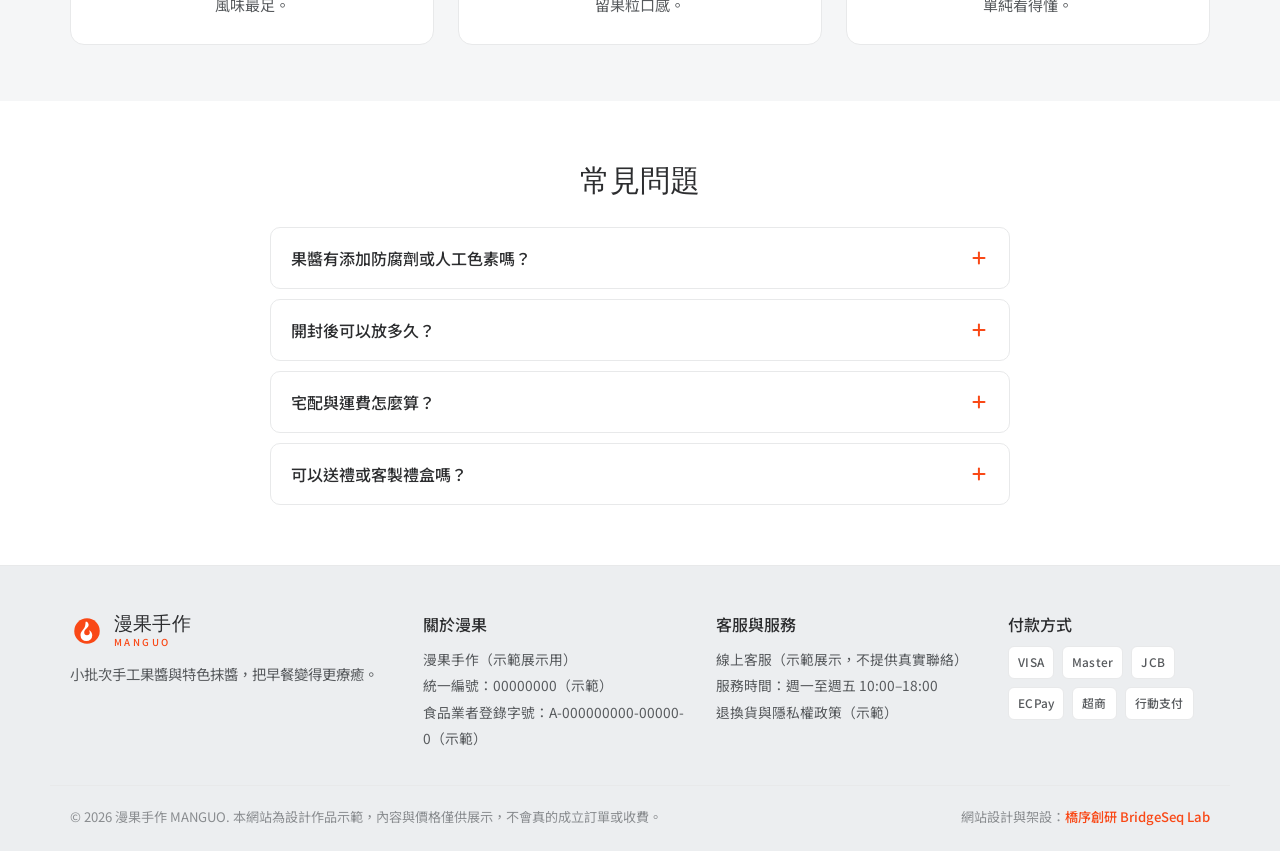
==== commit 935c8686: "header: hamburger-left/logo-center/cart-right; carousel snap-to-slide; cart 繼續購物 button" ====
--- a/index.html
+++ b/index.html
@@ -48,6 +48,7 @@
 
 <header class="nav" id="top">
   <div class="wrap nav__in">
+    <button class="burger" id="burger" aria-label="開啟選單" aria-expanded="false" aria-controls="menu"><span></span><span></span><span></span></button>
     <a class="brand" href="#top" aria-label="漫果手作 MANGUO 首頁">
       <span class="brand__mk" aria-hidden="true">
         <svg viewBox="0 0 44 44" width="40" height="40"><circle cx="22" cy="22" r="21" fill="none" stroke="#F94816" stroke-width="2"/><circle cx="22" cy="22" r="16.5" fill="#F94816"/><path d="M22 10c3.6 3.6 2 6.3-.3 8.3C19.6 20 18.4 21.6 18.4 24a3.6 3.6 0 007.2 0c0-1.1-.4-2.2-1-3.1 2.5 1.1 4.2 3.6 4.2 6.6a7.6 7.6 0 11-15.2 0c0-5 4.6-7.2 5.8-11.5.4-1.4.6-3 .8-6z" fill="#fff"/></svg>
@@ -61,7 +62,6 @@
       <a href="#why">品牌堅持</a>
       <a href="#faq">常見問題</a>
     </nav>
-    <button class="burger" id="burger" aria-label="開啟選單" aria-expanded="false" aria-controls="menu"><span></span><span></span><span></span></button>
   </div>
 </header>
 
--- a/assets/style.css
+++ b/assets/style.css
@@ -19,16 +19,16 @@
 
 /* nav */
 .nav{position:sticky;top:0;z-index:100;background:var(--panel);border-bottom:1px solid var(--line)}
-.nav__in{display:flex;align-items:center;gap:14px;height:60px}
+.nav__in{display:flex;align-items:center;justify-content:space-between;gap:14px;height:60px}
 .brand{display:flex;align-items:center;gap:10px}
 .brand__mk{display:inline-flex}
 .brand__tx{display:flex;flex-direction:column;line-height:1.05;gap:3px}
 .brand__tx b{font-family:var(--disp);font-size:1.18rem;font-weight:500;color:var(--title);letter-spacing:.01em}
 .brand__tx i{font-style:normal;font-weight:500;font-size:.6rem;letter-spacing:.26em;color:var(--accent)}
-.menu{display:flex;margin-left:auto;gap:clamp(3px,.55vw,9px)}
+.menu{display:none;gap:clamp(3px,.55vw,9px)}
 .menu a{font-size:.92rem;font-weight:400;color:var(--ink);padding:8px 12px;border-radius:8px;transition:.18s}
 .menu a:hover{color:var(--accent);background:oklch(0.966 0.0146 44.18)}
-.burger{display:none;flex-direction:column;gap:5px;width:44px;height:44px;border:1px solid var(--line);border-radius:10px;background:oklch(1 0 0);cursor:pointer;align-items:center;justify-content:center;margin-left:8px}
+.burger{display:flex;flex-direction:column;gap:5px;width:44px;height:44px;border:1px solid var(--line);border-radius:10px;background:oklch(1 0 0);cursor:pointer;align-items:center;justify-content:center;flex:none}
 .burger span{width:21px;height:2.2px;background:var(--title);border-radius:2px;transition:.25s}
 .burger[aria-expanded="true"] span:nth-child(1){transform:translateY(7.2px) rotate(45deg)}
 .burger[aria-expanded="true"] span:nth-child(2){opacity:0}
@@ -142,7 +142,11 @@
 .reveal{opacity:0;transform:translateY(20px);transition:opacity .6s ease,transform .6s ease}
 .reveal.in{opacity:1;transform:none}
 
-@media(max-width:1080px){.menu{display:none}.burger{display:flex}}
+/* nav：漢堡常駐左、logo 置中、購物車右、space-between；選單為下拉抽屜 */
+.nav__in{position:relative}
+.nav__in .brand{position:absolute;left:50%;transform:translateX(-50%)}
+.menu.open{display:flex;position:fixed;inset:60px 0 auto 0;flex-direction:column;gap:0;background:var(--panel);border-bottom:1px solid var(--line);padding:8px 20px 18px;box-shadow:var(--shadow);z-index:99}
+.menu.open a{padding:13px 4px;border-bottom:1px solid var(--line);font-size:1.04rem}
 @media(max-width:860px){
   .pgrid{grid-template-columns:1fr}
   .why__in{grid-template-columns:1fr}
@@ -164,7 +168,7 @@
 .btn--block{width:100%}
 
 /* ===== 購物車 / 結帳 ===== */
-.cartbtn{position:relative;display:inline-flex;align-items:center;justify-content:center;width:44px;height:44px;border-radius:10px;border:1px solid var(--c-line);background:var(--c-panel);color:var(--c-ink);cursor:pointer;transition:.2s;flex:none;margin-left:8px}
+.cartbtn{position:relative;display:inline-flex;align-items:center;justify-content:center;width:44px;height:44px;border-radius:10px;border:1px solid var(--c-line);background:var(--c-panel);color:var(--c-ink);cursor:pointer;transition:.2s;flex:none;margin-left:0}
 .cartbtn:hover{color:var(--c-accent);border-color:var(--c-accent)}
 .cartbtn__n{position:absolute;top:-6px;right:-6px;min-width:20px;height:20px;padding:0 5px;border-radius:999px;background:var(--c-accent);color:var(--c-onacc);font-size:.72rem;font-weight:500;display:flex;align-items:center;justify-content:center;line-height:1;transform:scale(0);transition:.2s}
 .cartbtn.has .cartbtn__n{transform:scale(1)}
@@ -201,6 +205,8 @@
 .csum__hint{font-size:.82rem;color:var(--c-accent);margin:2px 0 0;text-align:right}
 .cbtn-full{width:100%;margin-top:16px;display:inline-flex;align-items:center;justify-content:center;gap:7px;background:var(--c-accent);color:oklch(1 0 0);border:none;border-radius:30px;padding:13px 20px;font-family:var(--tc);font-weight:500;font-size:1rem;cursor:pointer;transition:.2s}
 .cbtn-full:hover{background:var(--accent-d)}
+.cbtn-ghost{width:100%;margin-top:10px;display:inline-flex;align-items:center;justify-content:center;background:transparent;color:var(--c-ink);border:1px solid var(--c-line);border-radius:30px;padding:11px 20px;font-family:var(--tc);font-weight:500;font-size:.98rem;cursor:pointer;transition:.2s}
+.cbtn-ghost:hover{border-color:var(--accent);color:var(--accent)}
 .cnote{font-size:.78rem;color:var(--c-muted);text-align:center;margin-top:12px}
 .cform{display:flex;flex-direction:column;gap:16px}
 .cobanner{background:var(--c-panel);border:1px dashed var(--c-accent);color:var(--c-ink);font-size:.85rem;padding:10px 14px;border-radius:10px}
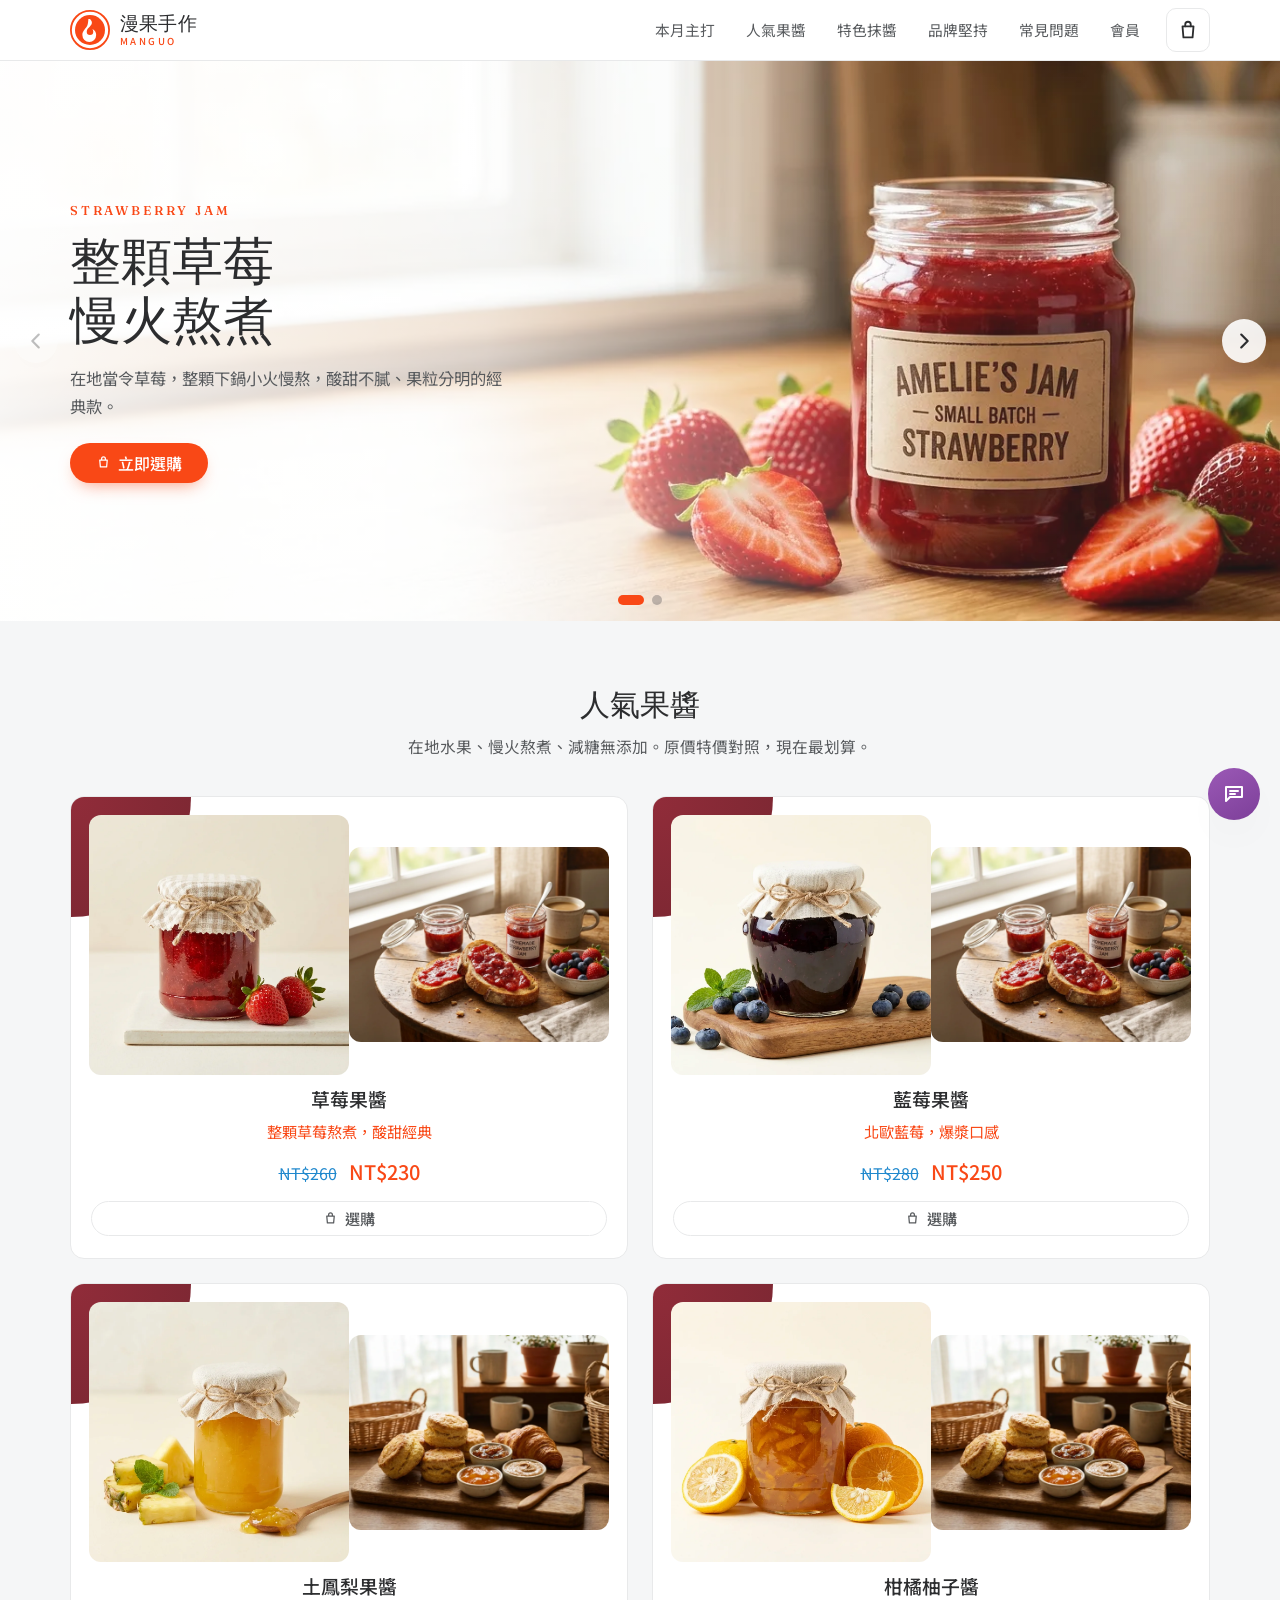
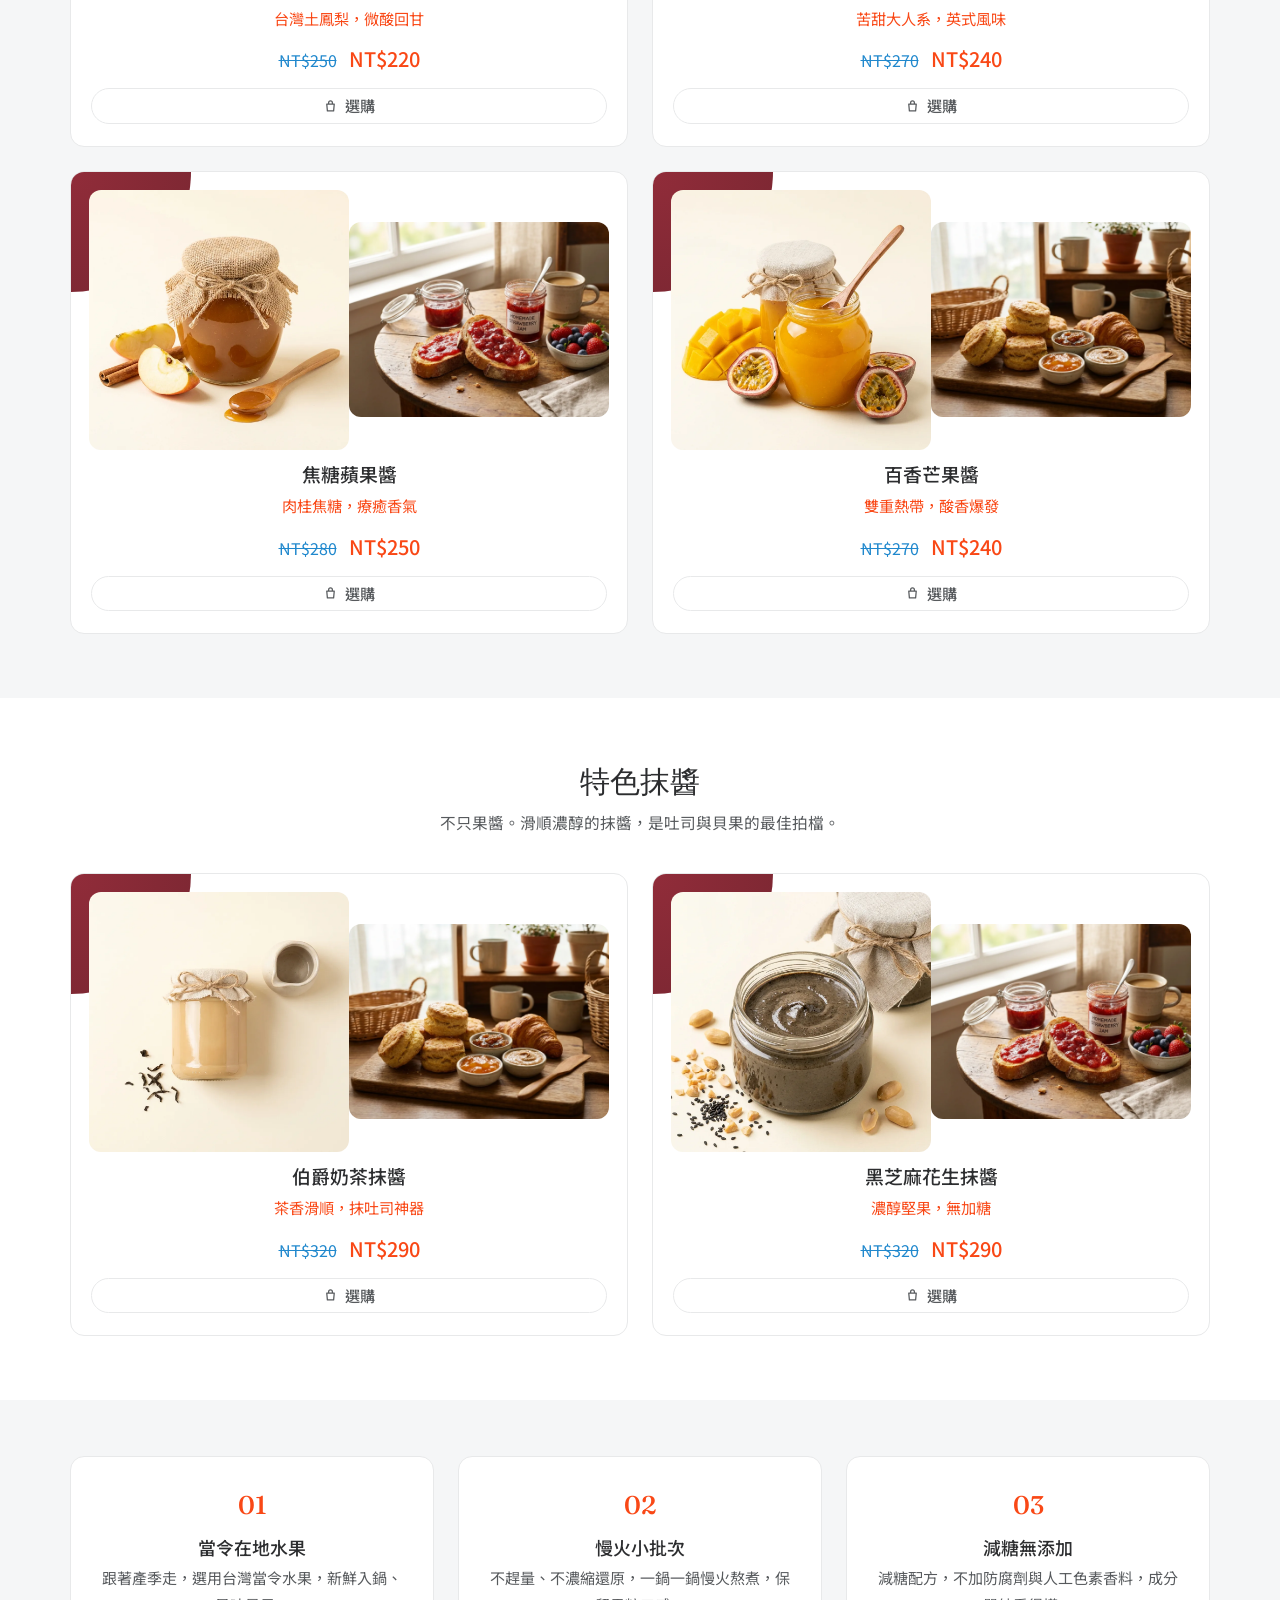
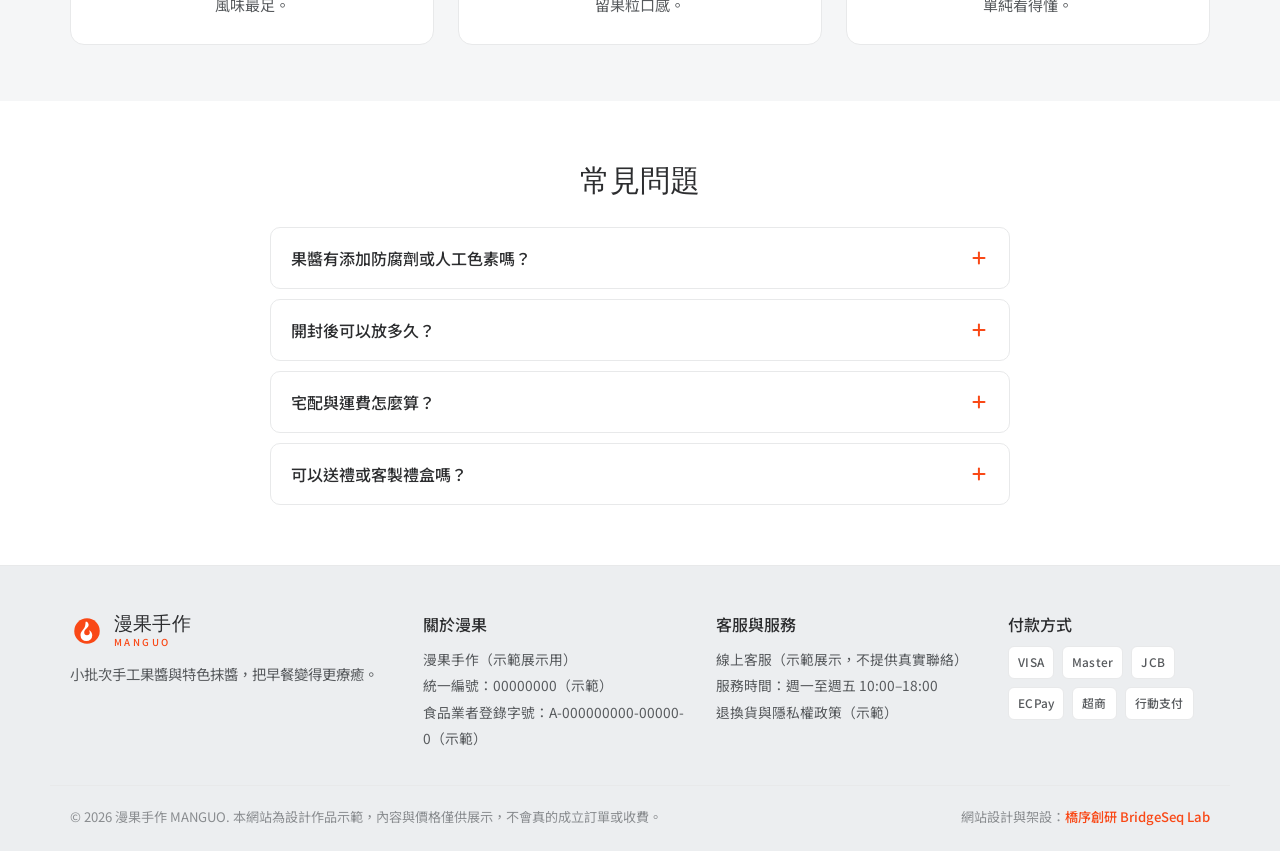
==== commit e640429f: "規範:電腦版 Logo左+橫向導覽(覆寫漢堡置中)、新增會員中心 member.html、css cache-bust" ====
--- a/index.html
+++ b/index.html
@@ -20,7 +20,7 @@
 <link rel="preconnect" href="https://fonts.googleapis.com">
 <link rel="preconnect" href="https://fonts.gstatic.com" crossorigin>
 <link href="https://fonts.googleapis.com/css2?family=Noto+Sans+TC:wght@300;400;500&family=Fraunces:opsz,wght@9..144,400;9..144,500&display=swap" rel="stylesheet">
-<link rel="stylesheet" href="./assets/style.css">
+<link rel="stylesheet" href="./assets/style.css?v=2">
 <script type="application/ld+json">
 {
   "@context":"https://schema.org",
@@ -61,7 +61,7 @@
       <a href="#spreads">特色抹醬</a>
       <a href="#why">品牌堅持</a>
       <a href="#faq">常見問題</a>
-    </nav>
+    <a href="./member.html">會員</a></nav>
   </div>
 </header>
 
--- a/assets/style.css
+++ b/assets/style.css
@@ -227,3 +227,12 @@
 .cdone__card{text-align:left;border:1px solid var(--c-line);border-radius:12px;padding:16px;background:var(--c-panel)}
 .cdone__hr{border:none;border-top:1px solid var(--c-line);margin:10px 0}
 @media(max-width:560px){.cactions{flex-direction:column}}
+
+
+/* 規範:電腦版 Logo 左 + 橫向導覽(覆寫舊「漢堡置中／Logo置中」標準 header,2026-06-26) */
+@media(min-width:861px){
+  .nav__in{justify-content:space-between!important}
+  .nav__in .brand{position:static!important;left:auto!important;transform:none!important;margin:0!important}
+  .menu{display:flex!important;flex-direction:row!important;position:static!important;inset:auto!important;transform:none!important;background:none!important;border:0!important;box-shadow:none!important;padding:0!important;margin-left:auto!important}
+  .burger{display:none!important}
+}
